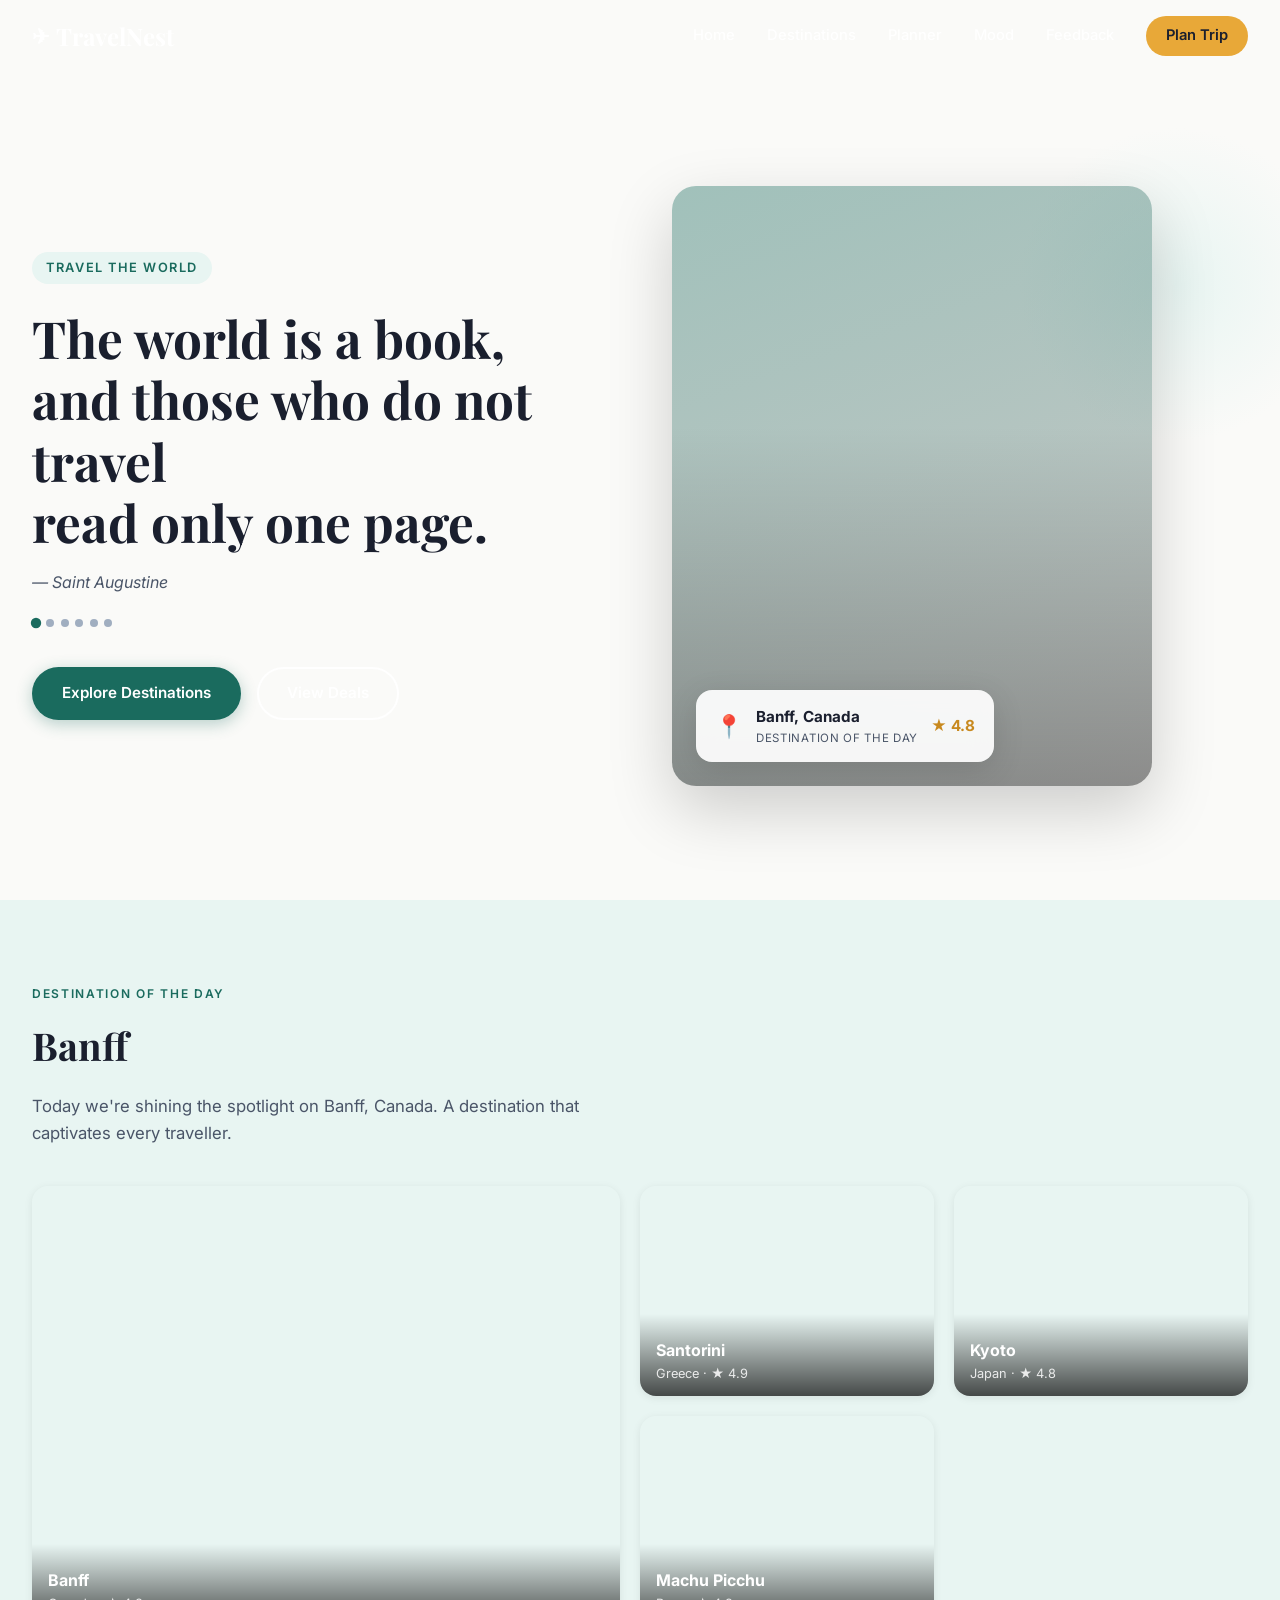
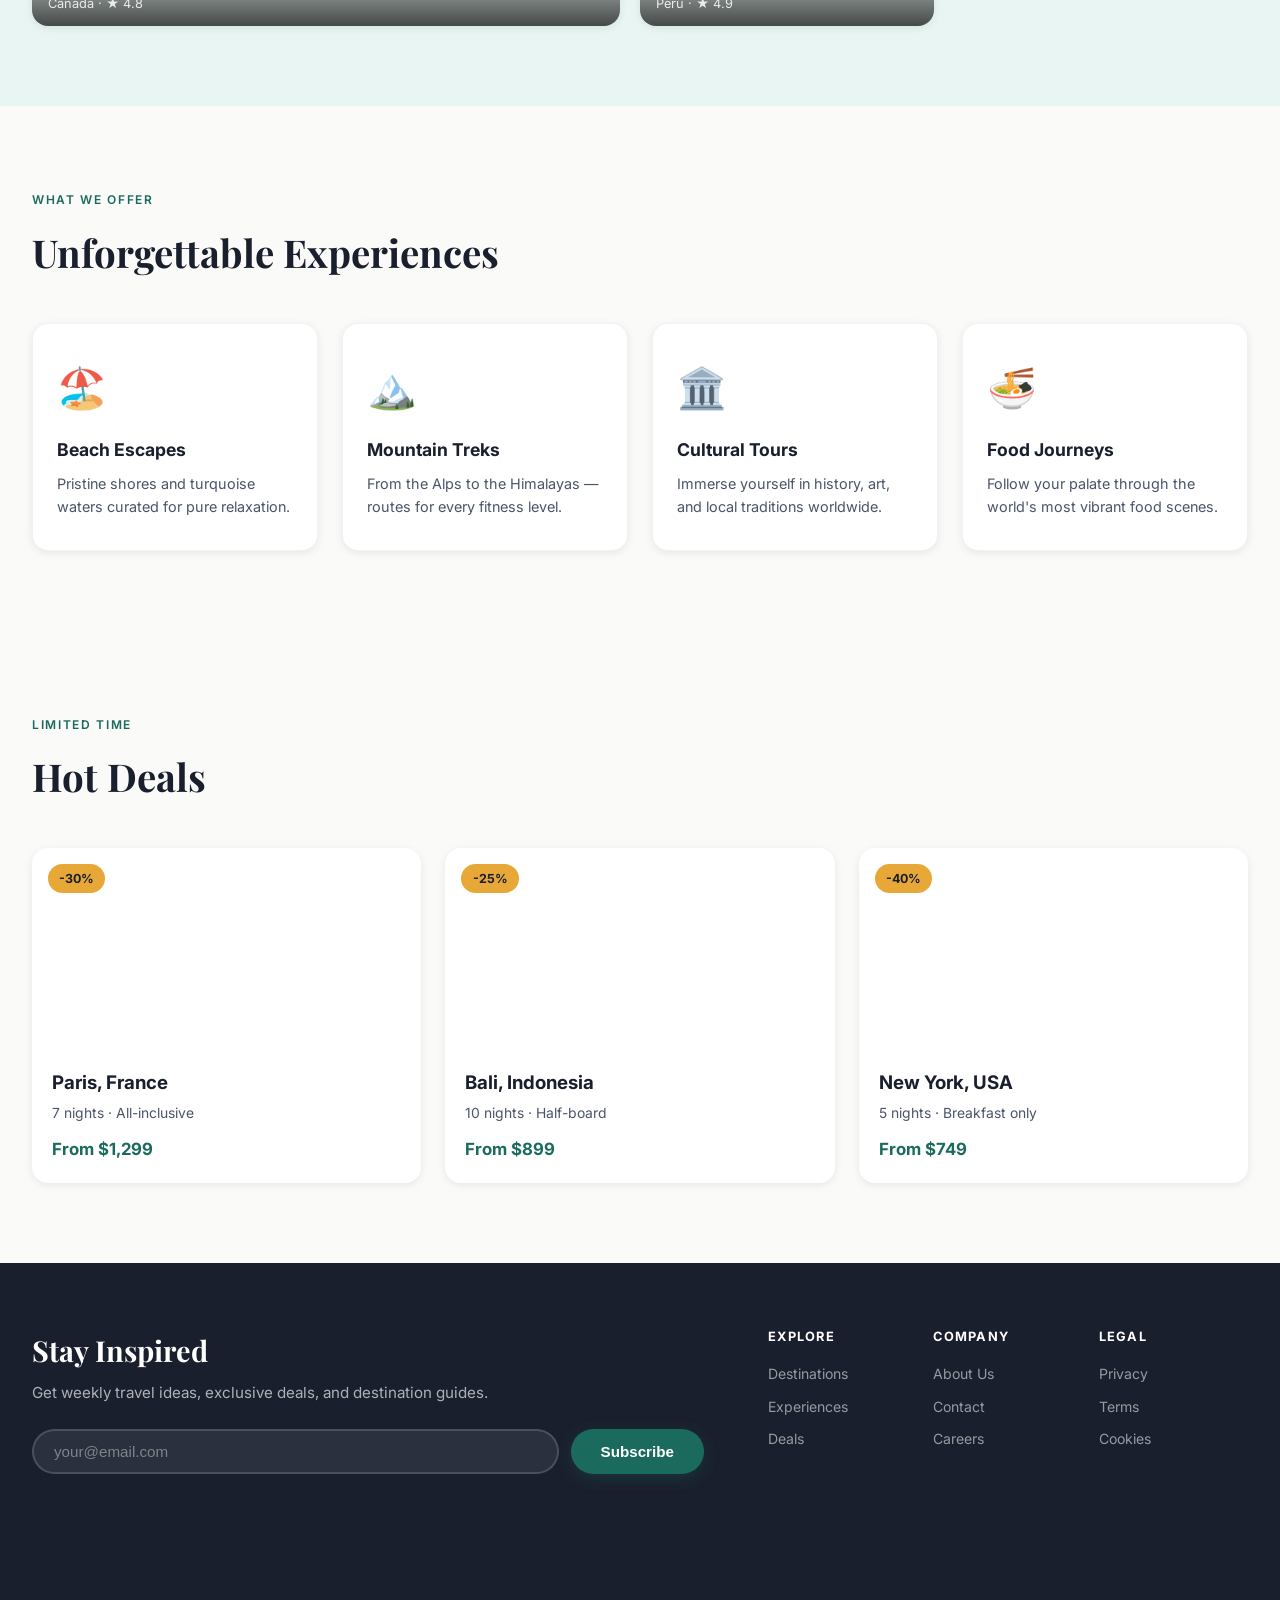
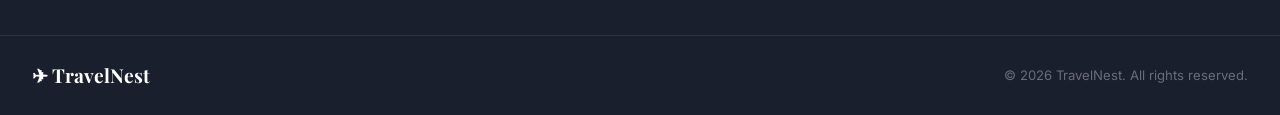
==== index.html @ f460c552 "Add files via upload" ====
<!DOCTYPE html>
<html lang="en">
<head>
  <meta charset="UTF-8" />
  <meta name="viewport" content="width=device-width, initial-scale=1.0" />
  <meta name="description" content="TravelNest – Discover your next adventure" />
  <meta name="theme-color" content="#1a6b5e" />
  <title>TravelNest – Find Your Next Adventure</title>
  <link rel="stylesheet" href="style.css" />
  <link rel="manifest" href="manifest.json" />
  <link rel="preconnect" href="https://fonts.googleapis.com" />
  <link rel="preconnect" href="https://fonts.gstatic.com" crossorigin />
  <link href="https://fonts.googleapis.com/css2?family=Playfair+Display:wght@400;700&family=Inter:wght@300;400;500;600&display=swap" rel="stylesheet" />
</head>
<body>

  <!-- NAVBAR -->
  <header class="navbar" id="navbar">
    <div class="nav-container">
      <a href="/" class="nav-logo">
        <span class="logo-icon">✈</span>
        TravelNest
      </a>

      <nav class="nav-links" id="navLinks" aria-label="Main navigation">
        <a href="index.html">Home</a>
        <a href="destinations.html">Destinations</a>
        <a href="planner.html">Planner</a>
        <a href="mood.html">Mood</a>
        <a href="feedback.html">Feedback</a>
        <a href="planner.html" class="nav-cta">Plan Trip</a>
      </nav>

      <button class="hamburger" id="hamburger" aria-label="Toggle menu" aria-expanded="false" aria-controls="navLinks">
        <span class="bar"></span>
        <span class="bar"></span>
        <span class="bar"></span>
      </button>
    </div>
  </header>

  <!-- HERO -->
  <main>
    <section class="hero" id="hero">
      <div class="hero-content">
        <span class="hero-eyebrow">Travel the World</span>
        <h1 class="hero-heading">
          <span id="quoteText">The world is a book,<br />and those who do not travel<br />read only one page.</span>
        </h1>
        <p class="hero-author" id="quoteAuthor">— Saint Augustine</p>
        <div class="quote-dots" id="quoteDots" aria-hidden="true"></div>
        <div class="hero-actions">
          <a href="#destinations" class="btn btn-primary">Explore Destinations</a>
          <a href="#deals" class="btn btn-outline">View Deals</a>
        </div>
      </div>

      <div class="hero-image-wrap">
        <div class="hero-image" role="img" aria-label="Beautiful travel destination">
          <div class="image-overlay"></div>
          <div class="floating-card">
            <span class="card-flag">📍</span>
            <div>
              <p class="card-dest" id="dotdDestName">Loading…</p>
              <p class="card-label">Destination of the Day</p>
            </div>
            <div class="card-temp" id="dotdRating">★ 4.9</div>
          </div>
        </div>
        <div class="hero-blob"></div>
      </div>
    </section>

    <!-- DESTINATION OF THE DAY -->
    <section class="dotd-section" id="destinations">
      <div class="section-container">
        <span class="section-eyebrow">Destination of the Day</span>
        <h2 class="section-title" id="dotdTitle">Today's Pick</h2>
        <p class="section-sub" id="dotdDescription">Refreshes every day with a handpicked destination.</p>

        <div class="dotd-grid" id="dotdGrid">
          <!-- Populated by JS -->
        </div>
      </div>
    </section>

    <!-- EXPERIENCES STRIP -->
    <section class="experiences" id="experiences">
      <div class="section-container">
        <span class="section-eyebrow">What We Offer</span>
        <h2 class="section-title">Unforgettable Experiences</h2>
        <div class="exp-grid">
          <div class="exp-card">
            <span class="exp-icon">🏖️</span>
            <h3>Beach Escapes</h3>
            <p>Pristine shores and turquoise waters curated for pure relaxation.</p>
          </div>
          <div class="exp-card">
            <span class="exp-icon">🏔️</span>
            <h3>Mountain Treks</h3>
            <p>From the Alps to the Himalayas — routes for every fitness level.</p>
          </div>
          <div class="exp-card">
            <span class="exp-icon">🏛️</span>
            <h3>Cultural Tours</h3>
            <p>Immerse yourself in history, art, and local traditions worldwide.</p>
          </div>
          <div class="exp-card">
            <span class="exp-icon">🍜</span>
            <h3>Food Journeys</h3>
            <p>Follow your palate through the world's most vibrant food scenes.</p>
          </div>
        </div>
      </div>
    </section>

    <!-- DEALS -->
    <section class="deals" id="deals">
      <div class="section-container">
        <span class="section-eyebrow">Limited Time</span>
        <h2 class="section-title">Hot Deals</h2>
        <div class="deals-grid">
          <article class="deal-card">
            <div class="deal-badge">-30%</div>
            <div class="deal-image deal-image--paris"></div>
            <div class="deal-body">
              <h3>Paris, France</h3>
              <p>7 nights · All-inclusive</p>
              <span class="deal-price">From $1,299</span>
            </div>
          </article>
          <article class="deal-card">
            <div class="deal-badge">-25%</div>
            <div class="deal-image deal-image--bali"></div>
            <div class="deal-body">
              <h3>Bali, Indonesia</h3>
              <p>10 nights · Half-board</p>
              <span class="deal-price">From $899</span>
            </div>
          </article>
          <article class="deal-card">
            <div class="deal-badge">-40%</div>
            <div class="deal-image deal-image--nyc"></div>
            <div class="deal-body">
              <h3>New York, USA</h3>
              <p>5 nights · Breakfast only</p>
              <span class="deal-price">From $749</span>
            </div>
          </article>
        </div>
      </div>
    </section>
  </main>

  <!-- FOOTER / NEWSLETTER -->
  <footer class="footer" id="contact">
    <div class="footer-top">
      <div class="newsletter">
        <h2>Stay Inspired</h2>
        <p>Get weekly travel ideas, exclusive deals, and destination guides.</p>
        <form class="newsletter-form" id="newsletterForm" novalidate>
          <div class="newsletter-input-wrap">
            <input
              type="email"
              id="emailInput"
              name="email"
              placeholder="your@email.com"
              autocomplete="email"
              required
              aria-label="Email address"
            />
            <button type="submit" class="btn btn-primary">Subscribe</button>
          </div>
          <p class="newsletter-msg" id="newsletterMsg" role="alert" aria-live="polite"></p>
          <p class="newsletter-count" id="subscriberCount"></p>
        </form>
      </div>

      <div class="footer-links">
        <div class="footer-col">
          <h4>Explore</h4>
          <a href="#destinations">Destinations</a>
          <a href="#experiences">Experiences</a>
          <a href="#deals">Deals</a>
        </div>
        <div class="footer-col">
          <h4>Company</h4>
          <a href="#about">About Us</a>
          <a href="#contact">Contact</a>
          <a href="#">Careers</a>
        </div>
        <div class="footer-col">
          <h4>Legal</h4>
          <a href="#">Privacy</a>
          <a href="#">Terms</a>
          <a href="#">Cookies</a>
        </div>
      </div>
    </div>

    <div class="footer-bottom">
      <p class="footer-logo"><span>✈</span> TravelNest</p>
      <p class="footer-copy">© <span id="year"></span> TravelNest. All rights reserved.</p>
    </div>
  </footer>

  <script src="js/app.js"></script>
</body>
</html>
---- style.css ----
/* ============================================================
   TRAVELNEST – Global Styles
   ============================================================ */

/* ---------- Reset & Base ---------- */
*, *::before, *::after { box-sizing: border-box; margin: 0; padding: 0; }

:root {
  --teal:        #1a6b5e;
  --teal-dark:   #134f44;
  --teal-light:  #e8f5f2;
  --gold:        #e8a838;
  --gold-dark:   #c8891e;
  --text-dark:   #1a1f2e;
  --text-mid:    #4a5568;
  --text-light:  #a0aec0;
  --bg:          #fafaf8;
  --white:       #ffffff;
  --radius-sm:   8px;
  --radius-md:   16px;
  --radius-lg:   24px;
  --shadow-sm:   0 2px 8px rgba(0,0,0,.08);
  --shadow-md:   0 8px 32px rgba(0,0,0,.12);
  --shadow-lg:   0 24px 64px rgba(0,0,0,.18);
  --transition:  .3s cubic-bezier(.4,0,.2,1);
  --nav-h:       72px;
}

html { scroll-behavior: smooth; }

body {
  font-family: 'Inter', sans-serif;
  background: var(--bg);
  color: var(--text-dark);
  line-height: 1.6;
  overflow-x: hidden;
}

img { display: block; max-width: 100%; }

a { text-decoration: none; color: inherit; }

/* ---------- Buttons ---------- */
.btn {
  display: inline-flex;
  align-items: center;
  gap: .5rem;
  padding: .75rem 1.75rem;
  border-radius: 50px;
  font-size: .95rem;
  font-weight: 600;
  cursor: pointer;
  border: 2px solid transparent;
  transition: transform var(--transition), box-shadow var(--transition), background var(--transition), color var(--transition);
}

.btn:hover  { transform: translateY(-2px); }
.btn:active { transform: translateY(0); }

.btn-primary {
  background: var(--teal);
  color: var(--white);
  box-shadow: 0 4px 16px rgba(26,107,94,.3);
}
.btn-primary:hover { background: var(--teal-dark); box-shadow: 0 8px 24px rgba(26,107,94,.4); }

.btn-outline {
  border-color: var(--white);
  color: var(--white);
  background: transparent;
}
.btn-outline:hover { background: rgba(255,255,255,.15); }

/* ============================================================
   NAVBAR
   ============================================================ */
.navbar {
  position: fixed;
  top: 0; left: 0; right: 0;
  height: var(--nav-h);
  z-index: 1000;
  transition: background var(--transition), box-shadow var(--transition);
}

.navbar.scrolled {
  background: rgba(255,255,255,.95);
  backdrop-filter: blur(12px);
  box-shadow: var(--shadow-sm);
}

.navbar.scrolled .nav-links a { color: var(--text-dark); }
.navbar.scrolled .nav-links a:hover { color: var(--teal); }
.navbar.scrolled .nav-logo { color: var(--teal); }
.navbar.scrolled .bar { background: var(--text-dark); }
.navbar.scrolled .nav-cta { background: var(--teal) !important; color: var(--white) !important; }

.nav-container {
  max-width: 1280px;
  margin: auto;
  padding: 0 2rem;
  height: 100%;
  display: flex;
  align-items: center;
  justify-content: space-between;
}

.nav-logo {
  font-family: 'Playfair Display', serif;
  font-size: 1.5rem;
  font-weight: 700;
  color: var(--white);
  display: flex;
  align-items: center;
  gap: .4rem;
  transition: color var(--transition);
}

.logo-icon { font-size: 1.3rem; }

.nav-links {
  display: flex;
  align-items: center;
  gap: 2rem;
}

.nav-links a {
  color: rgba(255,255,255,.9);
  font-size: .92rem;
  font-weight: 500;
  transition: color var(--transition);
  position: relative;
}

.nav-links a::after {
  content: '';
  position: absolute;
  bottom: -3px; left: 0;
  width: 0; height: 2px;
  background: var(--gold);
  transition: width var(--transition);
}

.nav-links a:hover::after,
.nav-links a:focus-visible::after { width: 100%; }

.nav-links a:hover { color: var(--white); }

.nav-cta {
  background: var(--gold) !important;
  color: var(--text-dark) !important;
  padding: .5rem 1.25rem;
  border-radius: 50px;
  font-weight: 600 !important;
  transition: background var(--transition), transform var(--transition) !important;
}
.nav-cta:hover { background: var(--gold-dark) !important; }
.nav-cta::after { display: none !important; }

/* Hamburger */
.hamburger {
  display: none;
  flex-direction: column;
  gap: 5px;
  background: none;
  border: none;
  cursor: pointer;
  padding: .5rem;
}

.bar {
  display: block;
  width: 24px; height: 2px;
  background: var(--white);
  border-radius: 2px;
  transition: transform var(--transition), opacity var(--transition);
}

.hamburger.open .bar:nth-child(1) { transform: translateY(7px) rotate(45deg); }
.hamburger.open .bar:nth-child(2) { opacity: 0; }
.hamburger.open .bar:nth-child(3) { transform: translateY(-7px) rotate(-45deg); }

/* ============================================================
   HERO
   ============================================================ */
.hero {
  min-height: 100vh;
  display: grid;
  grid-template-columns: 1fr 1fr;
  align-items: center;
  gap: 4rem;
  padding: calc(var(--nav-h) + 4rem) 2rem 4rem;
  max-width: 1280px;
  margin: auto;
}

.hero-content { max-width: 560px; }

.hero-eyebrow {
  display: inline-block;
  font-size: .8rem;
  font-weight: 600;
  letter-spacing: .12em;
  text-transform: uppercase;
  color: var(--teal);
  background: var(--teal-light);
  padding: .35rem .9rem;
  border-radius: 50px;
  margin-bottom: 1.5rem;
}

.hero-heading {
  font-family: 'Playfair Display', serif;
  font-size: clamp(2rem, 4vw, 3.2rem);
  font-weight: 700;
  line-height: 1.2;
  color: var(--text-dark);
  margin-bottom: 1rem;
  min-height: 4.5em;
  transition: opacity .4s ease;
}

.hero-heading.fade { opacity: 0; }

.hero-author {
  color: var(--text-mid);
  font-style: italic;
  font-size: 1rem;
  margin-bottom: 1.5rem;
  min-height: 1.5rem;
}

.quote-dots {
  display: flex;
  gap: .4rem;
  margin-bottom: 2.5rem;
}

.qdot {
  width: 8px; height: 8px;
  border-radius: 50%;
  background: var(--text-light);
  cursor: pointer;
  transition: background var(--transition), transform var(--transition);
  border: none;
}
.qdot.active { background: var(--teal); transform: scale(1.3); }

.hero-actions { display: flex; gap: 1rem; flex-wrap: wrap; }

/* Hero image side */
.hero-image-wrap { position: relative; }

.hero-image {
  aspect-ratio: 4/5;
  border-radius: var(--radius-lg);
  overflow: hidden;
  background:
    linear-gradient(160deg, rgba(26,107,94,.4) 0%, rgba(0,0,0,.2) 100%),
    url('https://images.unsplash.com/photo-1506905925346-21bda4d32df4?w=800&q=80') center/cover no-repeat;
  position: relative;
  box-shadow: var(--shadow-lg);
  max-height: 600px;
}

.image-overlay {
  position: absolute; inset: 0;
  background: linear-gradient(to top, rgba(0,0,0,.3) 0%, transparent 60%);
}

.floating-card {
  position: absolute;
  bottom: 1.5rem; left: 1.5rem;
  background: rgba(255,255,255,.92);
  backdrop-filter: blur(12px);
  border-radius: var(--radius-md);
  padding: .9rem 1.2rem;
  display: flex;
  align-items: center;
  gap: .8rem;
  box-shadow: var(--shadow-md);
  max-width: calc(100% - 3rem);
  animation: floatUp .6s ease both;
}

@keyframes floatUp {
  from { opacity: 0; transform: translateY(20px); }
  to   { opacity: 1; transform: translateY(0); }
}

.card-flag { font-size: 1.4rem; }

.card-dest {
  font-weight: 700;
  font-size: .95rem;
  color: var(--text-dark);
}

.card-label {
  font-size: .72rem;
  color: var(--text-mid);
  text-transform: uppercase;
  letter-spacing: .06em;
}

.card-temp {
  margin-left: auto;
  font-weight: 700;
  font-size: .95rem;
  color: var(--gold-dark);
  white-space: nowrap;
}

.hero-blob {
  position: absolute;
  top: -10%; right: -15%;
  width: 55%;
  aspect-ratio: 1;
  background: radial-gradient(circle, var(--teal-light) 0%, transparent 70%);
  border-radius: 50%;
  z-index: -1;
  pointer-events: none;
}

/* ============================================================
   SECTIONS SHARED
   ============================================================ */
.section-container {
  max-width: 1280px;
  margin: auto;
  padding: 5rem 2rem;
}

.section-eyebrow {
  display: inline-block;
  font-size: .75rem;
  font-weight: 600;
  letter-spacing: .14em;
  text-transform: uppercase;
  color: var(--teal);
  margin-bottom: .75rem;
}

.section-title {
  font-family: 'Playfair Display', serif;
  font-size: clamp(1.8rem, 3vw, 2.6rem);
  font-weight: 700;
  margin-bottom: 1rem;
}

.section-sub {
  color: var(--text-mid);
  font-size: 1.05rem;
  max-width: 560px;
  margin-bottom: 2.5rem;
}

/* ============================================================
   DESTINATION OF THE DAY
   ============================================================ */
.dotd-section { background: var(--teal-light); }

.dotd-grid {
  display: grid;
  grid-template-columns: 2fr 1fr 1fr;
  gap: 1.25rem;
}

.dotd-card {
  border-radius: var(--radius-md);
  overflow: hidden;
  position: relative;
  box-shadow: var(--shadow-sm);
  cursor: pointer;
  transition: transform var(--transition), box-shadow var(--transition);
}

.dotd-card:hover { transform: translateY(-4px); box-shadow: var(--shadow-md); }

.dotd-card:first-child { grid-row: span 2; }

.dotd-img {
  width: 100%;
  height: 100%;
  min-height: 200px;
  object-fit: cover;
  background-size: cover;
  background-position: center;
}

.dotd-card:first-child .dotd-img { min-height: 440px; }

.dotd-caption {
  position: absolute;
  bottom: 0; left: 0; right: 0;
  background: linear-gradient(to top, rgba(0,0,0,.7) 0%, transparent 100%);
  padding: 1.5rem 1rem .75rem;
  color: var(--white);
}

.dotd-name { font-weight: 700; font-size: 1rem; }
.dotd-country { font-size: .8rem; opacity: .85; }

/* ============================================================
   EXPERIENCES
   ============================================================ */
.exp-grid {
  display: grid;
  grid-template-columns: repeat(4, 1fr);
  gap: 1.5rem;
  margin-top: 2.5rem;
}

.exp-card {
  background: var(--white);
  border-radius: var(--radius-md);
  padding: 2rem 1.5rem;
  box-shadow: var(--shadow-sm);
  transition: transform var(--transition), box-shadow var(--transition);
  border: 1px solid rgba(0,0,0,.05);
}

.exp-card:hover { transform: translateY(-4px); box-shadow: var(--shadow-md); }

.exp-icon { font-size: 2.5rem; display: block; margin-bottom: 1rem; }

.exp-card h3 {
  font-size: 1.1rem;
  font-weight: 700;
  margin-bottom: .5rem;
}

.exp-card p { color: var(--text-mid); font-size: .9rem; line-height: 1.6; }

/* ============================================================
   DEALS
   ============================================================ */
.deals { background: var(--bg); }

.deals-grid {
  display: grid;
  grid-template-columns: repeat(3, 1fr);
  gap: 1.5rem;
  margin-top: 2.5rem;
}

.deal-card {
  background: var(--white);
  border-radius: var(--radius-md);
  overflow: hidden;
  box-shadow: var(--shadow-sm);
  position: relative;
  transition: transform var(--transition), box-shadow var(--transition);
}

.deal-card:hover { transform: translateY(-4px); box-shadow: var(--shadow-md); }

.deal-badge {
  position: absolute;
  top: 1rem; left: 1rem;
  background: var(--gold);
  color: var(--text-dark);
  font-size: .78rem;
  font-weight: 700;
  padding: .3rem .7rem;
  border-radius: 50px;
  z-index: 1;
}

.deal-image {
  height: 200px;
  background-size: cover;
  background-position: center;
}

.deal-image--paris {
  background-image: url('https://images.unsplash.com/photo-1499856871958-5b9627545d1a?w=600&q=80');
}
.deal-image--bali {
  background-image: url('https://images.unsplash.com/photo-1537996194471-e657df975ab4?w=600&q=80');
}
.deal-image--nyc {
  background-image: url('https://images.unsplash.com/photo-1485871981521-5b1fd3805ef8?w=600&q=80');
}

.deal-body { padding: 1.25rem; }

.deal-body h3 { font-weight: 700; margin-bottom: .25rem; }

.deal-body p { color: var(--text-mid); font-size: .87rem; margin-bottom: .75rem; }

.deal-price {
  font-weight: 700;
  color: var(--teal);
  font-size: 1.05rem;
}

/* ============================================================
   FOOTER
   ============================================================ */
.footer {
  background: var(--text-dark);
  color: rgba(255,255,255,.8);
}

.footer-top {
  max-width: 1280px;
  margin: auto;
  padding: 4rem 2rem;
  display: grid;
  grid-template-columns: 1.4fr 1fr;
  gap: 4rem;
  align-items: start;
}

.newsletter h2 {
  font-family: 'Playfair Display', serif;
  font-size: 1.8rem;
  font-weight: 700;
  color: var(--white);
  margin-bottom: .5rem;
}

.newsletter p { font-size: .95rem; margin-bottom: 1.5rem; color: rgba(255,255,255,.65); }

.newsletter-input-wrap {
  display: flex;
  gap: .75rem;
  flex-wrap: wrap;
}

.newsletter-input-wrap input {
  flex: 1;
  min-width: 200px;
  padding: .75rem 1.25rem;
  border-radius: 50px;
  border: 2px solid rgba(255,255,255,.15);
  background: rgba(255,255,255,.08);
  color: var(--white);
  font-size: .95rem;
  outline: none;
  transition: border-color var(--transition);
}

.newsletter-input-wrap input::placeholder { color: rgba(255,255,255,.4); }
.newsletter-input-wrap input:focus { border-color: var(--teal); }

.newsletter-msg {
  margin-top: .75rem;
  font-size: .85rem;
  min-height: 1.2rem;
  color: var(--gold);
}

.newsletter-msg.success { color: #6fcf97; }
.newsletter-msg.error   { color: #eb5757; }

.newsletter-count {
  margin-top: .4rem;
  font-size: .8rem;
  color: rgba(255,255,255,.4);
  min-height: 1.1rem;
}

.footer-links {
  display: grid;
  grid-template-columns: repeat(3, 1fr);
  gap: 1rem;
}

.footer-col h4 {
  color: var(--white);
  font-size: .8rem;
  font-weight: 700;
  letter-spacing: .1em;
  text-transform: uppercase;
  margin-bottom: 1rem;
}

.footer-col a {
  display: block;
  font-size: .88rem;
  color: rgba(255,255,255,.55);
  margin-bottom: .6rem;
  transition: color var(--transition);
}

.footer-col a:hover { color: var(--white); }

.footer-bottom {
  border-top: 1px solid rgba(255,255,255,.08);
  max-width: 1280px;
  margin: 0 auto;
  padding: 1.5rem 2rem;
  display: flex;
  align-items: center;
  justify-content: space-between;
  flex-wrap: wrap;
  gap: .75rem;
}

.footer-logo {
  font-family: 'Playfair Display', serif;
  font-size: 1.2rem;
  font-weight: 700;
  color: var(--white);
}

.footer-copy { font-size: .82rem; color: rgba(255,255,255,.35); }

/* ============================================================
   RESPONSIVE
   ============================================================ */
@media (max-width: 1024px) {
  .exp-grid { grid-template-columns: repeat(2, 1fr); }
  .dotd-grid { grid-template-columns: 1fr 1fr; }
  .dotd-card:first-child { grid-row: span 1; }
  .dotd-card:first-child .dotd-img { min-height: 200px; }
  .deals-grid { grid-template-columns: repeat(2, 1fr); }
}

@media (max-width: 768px) {
  :root { --nav-h: 64px; }

  /* Hamburger visible */
  .hamburger { display: flex; }

  .nav-links {
    position: fixed;
    top: var(--nav-h); left: 0; right: 0;
    background: var(--white);
    flex-direction: column;
    align-items: flex-start;
    padding: 1.5rem 2rem;
    gap: 1.25rem;
    box-shadow: var(--shadow-md);
    transform: translateY(-110%);
    opacity: 0;
    transition: transform var(--transition), opacity var(--transition);
    pointer-events: none;
    z-index: 999;
  }

  .nav-links.open {
    transform: translateY(0);
    opacity: 1;
    pointer-events: all;
  }

  .nav-links a { color: var(--text-dark); font-size: 1rem; }
  .nav-links a:hover { color: var(--teal); }
  .nav-cta { background: var(--teal) !important; color: var(--white) !important; padding: .6rem 1.5rem !important; }

  /* Hero stacks */
  .hero {
    grid-template-columns: 1fr;
    gap: 2rem;
    padding-top: calc(var(--nav-h) + 2rem);
    text-align: center;
  }

  .hero-content { max-width: 100%; }
  .quote-dots { justify-content: center; }
  .hero-actions { justify-content: center; }
  .hero-image { max-height: 380px; }

  .exp-grid { grid-template-columns: 1fr; }
  .deals-grid { grid-template-columns: 1fr; }
  .dotd-grid { grid-template-columns: 1fr; }

  .footer-top { grid-template-columns: 1fr; gap: 2.5rem; }
  .footer-links { grid-template-columns: repeat(3, 1fr); }
}

@media (max-width: 480px) {
  .footer-links { grid-template-columns: 1fr 1fr; }
  .deals-grid { grid-template-columns: 1fr; }
  .hero-actions { flex-direction: column; align-items: center; }
  .btn { width: 100%; justify-content: center; }
}

/* ============================================================
   NAV ACTIVE STATE
   ============================================================ */
.nav-links a.nav-active { color: var(--gold) !important; }
.navbar.scrolled .nav-links a.nav-active { color: var(--teal) !important; }

/* ============================================================
   PAGE HEADER  (interior pages)
   ============================================================ */
.page-header {
  background: linear-gradient(135deg, var(--teal) 0%, var(--teal-dark) 100%);
  padding: calc(var(--nav-h) + 3.5rem) 2rem 3.5rem;
  text-align: center;
  color: var(--white);
  position: relative;
  overflow: hidden;
}
.page-header::before {
  content: '';
  position: absolute;
  inset: 0;
  background: url("data:image/svg+xml,%3Csvg width='60' height='60' viewBox='0 0 60 60' xmlns='http://www.w3.org/2000/svg'%3E%3Cg fill='none' fill-rule='evenodd'%3E%3Cg fill='%23ffffff' fill-opacity='0.04'%3E%3Cpath d='M36 34v-4h-2v4h-4v2h4v4h2v-4h4v-2h-4zm0-30V0h-2v4h-4v2h4v4h2V6h4V4h-4zM6 34v-4H4v4H0v2h4v4h2v-4h4v-2H6zM6 4V0H4v4H0v2h4v4h2V6h4V4H6z'/%3E%3C/g%3E%3C/g%3E%3C/svg%3E");
}
.page-header::after {
  content: '';
  position: absolute;
  bottom: -1px; left: 0; right: 0;
  height: 48px;
  background: var(--bg);
  clip-path: ellipse(55% 100% at 50% 100%);
}
.page-header h1 {
  font-family: 'Playfair Display', serif;
  font-size: clamp(2rem, 4vw, 3rem);
  font-weight: 700;
  margin-bottom: .75rem;
  position: relative;
}
.page-header p {
  font-size: 1.05rem;
  opacity: .85;
  max-width: 560px;
  margin: 0 auto;
  position: relative;
}
.page-header .header-eyebrow {
  display: inline-block;
  font-size: .75rem;
  font-weight: 600;
  letter-spacing: .14em;
  text-transform: uppercase;
  background: rgba(255,255,255,.15);
  padding: .35rem .9rem;
  border-radius: 50px;
  margin-bottom: 1rem;
  position: relative;
}

/* ============================================================
   SEARCH & FILTER BAR
   ============================================================ */
.filter-bar {
  display: flex;
  gap: 1rem;
  flex-wrap: wrap;
  align-items: center;
  margin-bottom: 2.5rem;
  background: var(--white);
  border-radius: var(--radius-md);
  padding: 1.25rem 1.5rem;
  box-shadow: var(--shadow-sm);
}
.filter-search {
  flex: 1;
  min-width: 200px;
  display: flex;
  align-items: center;
  gap: .5rem;
  background: var(--bg);
  border: 2px solid rgba(0,0,0,.08);
  border-radius: 50px;
  padding: .6rem 1rem;
  transition: border-color var(--transition);
}
.filter-search:focus-within { border-color: var(--teal); }
.filter-search input {
  border: none;
  background: none;
  outline: none;
  font-size: .95rem;
  color: var(--text-dark);
  width: 100%;
  font-family: inherit;
}
.filter-search input::placeholder { color: var(--text-light); }
.filter-search .search-icon { color: var(--text-light); flex-shrink: 0; }

.filter-select {
  padding: .65rem 2.5rem .65rem 1.25rem;
  border: 2px solid rgba(0,0,0,.08);
  border-radius: 50px;
  font-size: .9rem;
  color: var(--text-dark);
  background-color: var(--bg);
  background-image: url("data:image/svg+xml,%3Csvg xmlns='http://www.w3.org/2000/svg' width='12' height='8' fill='none' viewBox='0 0 12 8'%3E%3Cpath stroke='%234a5568' stroke-width='1.5' stroke-linecap='round' stroke-linejoin='round' d='M1 1l5 5 5-5'/%3E%3C/svg%3E");
  background-repeat: no-repeat;
  background-position: right 1rem center;
  cursor: pointer;
  outline: none;
  appearance: none;
  font-family: inherit;
  transition: border-color var(--transition);
}
.filter-select:focus { border-color: var(--teal); }

.filter-count {
  font-size: .85rem;
  color: var(--text-mid);
  margin-left: auto;
  white-space: nowrap;
}

/* ============================================================
   DESTINATION CARDS  (Flexbox)
   ============================================================ */
.dest-grid {
  display: flex;
  flex-wrap: wrap;
  gap: 1.5rem;
}
.dest-card {
  flex: 1 1 280px;
  max-width: 360px;
  background: var(--white);
  border-radius: var(--radius-md);
  overflow: hidden;
  box-shadow: var(--shadow-sm);
  cursor: pointer;
  transition: transform var(--transition), box-shadow var(--transition);
}
.dest-card:hover { transform: translateY(-6px); box-shadow: var(--shadow-md); }
.dest-card:focus-visible { outline: 3px solid var(--teal); outline-offset: 2px; }

.dest-card-img {
  height: 200px;
  background-size: cover;
  background-position: center;
  position: relative;
}
.dest-card-continent {
  position: absolute;
  top: .75rem; right: .75rem;
  background: rgba(255,255,255,.92);
  backdrop-filter: blur(8px);
  font-size: .7rem;
  font-weight: 700;
  letter-spacing: .06em;
  text-transform: uppercase;
  color: var(--teal);
  padding: .3rem .7rem;
  border-radius: 50px;
}
.dest-card-body { padding: 1.25rem; }
.dest-card-body h3 { font-size: 1.1rem; font-weight: 700; margin-bottom: .15rem; }
.dest-country { font-size: .82rem; color: var(--text-mid); margin-bottom: .6rem; }
.dest-excerpt {
  font-size: .87rem;
  color: var(--text-mid);
  line-height: 1.55;
  display: -webkit-box;
  -webkit-line-clamp: 2;
  -webkit-box-orient: vertical;
  overflow: hidden;
  margin-bottom: 1rem;
}
.dest-tags { display: flex; gap: .4rem; flex-wrap: wrap; }
.dest-tag {
  font-size: .7rem;
  font-weight: 600;
  padding: .25rem .65rem;
  border-radius: 50px;
  background: var(--teal-light);
  color: var(--teal);
  text-transform: capitalize;
}

.dest-empty {
  width: 100%;
  text-align: center;
  padding: 4rem 2rem;
  color: var(--text-mid);
}
.dest-empty .empty-icon { font-size: 3rem; display: block; margin-bottom: 1rem; }
.dest-empty h3 { font-size: 1.1rem; font-weight: 700; margin-bottom: .4rem; }

/* ============================================================
   MODAL
   ============================================================ */
.modal-backdrop {
  position: fixed;
  inset: 0;
  background: rgba(0,0,0,.55);
  backdrop-filter: blur(4px);
  z-index: 2000;
  display: flex;
  align-items: center;
  justify-content: center;
  padding: 1rem;
  opacity: 0;
  pointer-events: none;
  transition: opacity var(--transition);
}
.modal-backdrop.open { opacity: 1; pointer-events: all; }

.modal {
  background: var(--white);
  border-radius: var(--radius-lg);
  max-width: 780px;
  width: 100%;
  max-height: 90vh;
  overflow-y: auto;
  box-shadow: var(--shadow-lg);
  transform: translateY(20px) scale(.97);
  transition: transform var(--transition);
  scrollbar-width: thin;
}
.modal-backdrop.open .modal { transform: translateY(0) scale(1); }

.modal-header {
  position: sticky;
  top: 0;
  background: var(--white);
  z-index: 1;
  display: flex;
  align-items: center;
  justify-content: space-between;
  padding: 1.5rem 2rem 1rem;
  border-bottom: 1px solid rgba(0,0,0,.07);
}
.modal-header h2 {
  font-family: 'Playfair Display', serif;
  font-size: 1.5rem;
  font-weight: 700;
}
.modal-close {
  background: var(--bg);
  border: none;
  width: 36px; height: 36px;
  border-radius: 50%;
  font-size: 1.1rem;
  cursor: pointer;
  display: flex;
  align-items: center;
  justify-content: center;
  transition: background var(--transition), transform var(--transition);
  color: var(--text-dark);
  flex-shrink: 0;
}
.modal-close:hover { background: rgba(0,0,0,.1); transform: rotate(90deg); }

.modal-hero-img {
  width: 100%;
  height: 260px;
  background-size: cover;
  background-position: center;
}
.modal-body { padding: 1.5rem 2rem 2rem; }

.modal-meta {
  display: flex;
  gap: 1rem;
  flex-wrap: wrap;
  margin-bottom: 1.25rem;
}
.meta-tag {
  font-size: .78rem;
  font-weight: 600;
  padding: .3rem .8rem;
  border-radius: 50px;
  background: var(--teal-light);
  color: var(--teal);
  text-transform: capitalize;
}

.modal-section-title {
  font-weight: 700;
  font-size: 1rem;
  margin: 1.5rem 0 .75rem;
  color: var(--text-dark);
  display: flex;
  align-items: center;
  gap: .5rem;
  padding-bottom: .4rem;
  border-bottom: 2px solid var(--teal-light);
}

.modal-description { font-size: .93rem; color: var(--text-mid); line-height: 1.75; }

.attractions-list { list-style: none; display: flex; flex-direction: column; gap: .6rem; }
.attractions-list li {
  display: flex;
  align-items: flex-start;
  gap: .6rem;
  font-size: .9rem;
  color: var(--text-mid);
  line-height: 1.4;
}
.attractions-list li::before { content: '📍'; font-size: .85rem; flex-shrink: 0; margin-top: .1rem; }

.cost-table {
  width: 100%;
  border-collapse: collapse;
  font-size: .87rem;
  margin-top: .5rem;
}
.cost-table th {
  background: var(--teal);
  color: var(--white);
  padding: .65rem 1rem;
  text-align: left;
  font-weight: 600;
  font-size: .82rem;
  letter-spacing: .04em;
}
.cost-table td {
  padding: .65rem 1rem;
  border-bottom: 1px solid rgba(0,0,0,.06);
  color: var(--text-mid);
}
.cost-table tr:nth-child(even) td { background: var(--teal-light); }
.cost-table tr:last-child td { border-bottom: none; font-weight: 700; color: var(--text-dark); background: rgba(0,0,0,.03); }
.cost-table .col-budget  { color: #38a169; font-weight: 600; }
.cost-table .col-mod     { color: #d69e2e; font-weight: 600; }
.cost-table .col-luxury  { color: #805ad5; font-weight: 600; }

/* ============================================================
   PLANNER PAGE
   ============================================================ */
.planner-grid {
  display: grid;
  grid-template-columns: 1fr 1fr;
  gap: 2rem;
  align-items: start;
}
.planner-card {
  background: var(--white);
  border-radius: var(--radius-md);
  padding: 2rem;
  box-shadow: var(--shadow-sm);
}
.planner-card h2 {
  font-family: 'Playfair Display', serif;
  font-size: 1.4rem;
  font-weight: 700;
  margin-bottom: 1.5rem;
  display: flex;
  align-items: center;
  gap: .5rem;
}

.form-group { margin-bottom: 1.25rem; }
.form-group label {
  display: block;
  font-size: .85rem;
  font-weight: 600;
  color: var(--text-dark);
  margin-bottom: .45rem;
}
.form-group input,
.form-group select,
.form-group textarea {
  width: 100%;
  padding: .7rem 1rem;
  border: 2px solid rgba(0,0,0,.1);
  border-radius: var(--radius-sm);
  font-size: .95rem;
  font-family: inherit;
  color: var(--text-dark);
  background: var(--bg);
  outline: none;
  transition: border-color var(--transition);
}
.form-group input:focus,
.form-group select:focus,
.form-group textarea:focus { border-color: var(--teal); }

/* Budget result panel */
.budget-result {
  margin-top: 1.5rem;
  padding: 1.5rem;
  background: var(--teal-light);
  border-radius: var(--radius-md);
  display: none;
}
.budget-result.visible { display: block; animation: fadeIn .35s ease; }
@keyframes fadeIn { from { opacity: 0; transform: translateY(8px); } to { opacity: 1; transform: none; } }

.budget-total { font-size: 2.2rem; font-weight: 700; color: var(--teal); margin-bottom: .2rem; }
.budget-sub   { font-size: .85rem; color: var(--text-mid); margin-bottom: 1rem; }

.status-badge {
  display: inline-flex;
  align-items: center;
  gap: .4rem;
  padding: .35rem .9rem;
  border-radius: 50px;
  font-size: .78rem;
  font-weight: 700;
  letter-spacing: .05em;
  text-transform: uppercase;
  margin-bottom: 1rem;
}
.status-badge.low      { background: #c6f6d5; color: #276749; }
.status-badge.moderate { background: #fefcbf; color: #7b6002; }
.status-badge.luxury   { background: #e9d8fd; color: #6b21a8; }

.progress-wrap {
  background: rgba(0,0,0,.08);
  border-radius: 50px;
  height: 10px;
  overflow: hidden;
  margin-bottom: .4rem;
}
.progress-fill {
  height: 100%;
  border-radius: 50px;
  width: 0;
  transition: width .9s cubic-bezier(.4,0,.2,1), background .4s;
}
.progress-fill.low      { background: #48bb78; }
.progress-fill.moderate { background: #ecc94b; }
.progress-fill.luxury   { background: #9f7aea; }
.progress-labels {
  display: flex;
  justify-content: space-between;
  font-size: .7rem;
  color: var(--text-light);
  margin-top: .3rem;
}

.saved-plans { margin-top: 1.5rem; }
.saved-plans-title {
  font-size: .85rem;
  font-weight: 700;
  color: var(--text-mid);
  text-transform: uppercase;
  letter-spacing: .06em;
  margin-bottom: .75rem;
}
.saved-plan-item {
  display: flex;
  justify-content: space-between;
  align-items: center;
  padding: .6rem .85rem;
  background: var(--bg);
  border-radius: var(--radius-sm);
  margin-bottom: .45rem;
  font-size: .86rem;
  border: 1px solid rgba(0,0,0,.06);
}
.saved-plan-item .sp-info { color: var(--text-dark); font-weight: 600; }
.saved-plan-item .sp-meta { font-size: .78rem; color: var(--text-mid); }
.saved-plan-item .sp-del {
  background: none; border: none; cursor: pointer;
  color: var(--text-light); font-size: .95rem;
  transition: color var(--transition); padding: .2rem;
}
.saved-plan-item .sp-del:hover { color: #e53e3e; }

/* Random Generator */
.gen-result {
  margin-top: 1.5rem;
  border-radius: var(--radius-md);
  overflow: hidden;
  display: none;
  background: linear-gradient(135deg, var(--teal) 0%, var(--teal-dark) 100%);
  box-shadow: var(--shadow-md);
}
.gen-result.visible { display: block; }

@keyframes popIn {
  0%   { opacity: 0; transform: scale(.93) rotate(-1deg); }
  60%  { transform: scale(1.02) rotate(.5deg); }
  100% { opacity: 1; transform: scale(1) rotate(0); }
}
.gen-result.animate { animation: popIn .4s cubic-bezier(.34,1.56,.64,1) both; }

.gen-result-img {
  height: 160px;
  background-size: cover;
  background-position: center;
}
.gen-result-body { padding: 1.25rem 1.5rem 1.5rem; color: var(--white); }
.gen-result-body h3 { font-size: 1.2rem; font-weight: 700; margin-bottom: .2rem; }
.gen-result-body .gen-country { font-size: .85rem; opacity: .75; margin-bottom: .6rem; }
.gen-result-body .gen-excerpt { font-size: .85rem; opacity: .85; line-height: 1.5; margin-bottom: 1rem; }
.gen-result-actions { display: flex; gap: .65rem; flex-wrap: wrap; }

.btn-sm { padding: .5rem 1.1rem; font-size: .82rem; }
.btn-ghost {
  background: rgba(255,255,255,.15);
  border: 2px solid rgba(255,255,255,.3);
  color: var(--white);
}
.btn-ghost:hover { background: rgba(255,255,255,.25); }
.btn-gold { background: var(--gold); border-color: var(--gold); color: var(--text-dark); }
.btn-gold:hover { background: var(--gold-dark); }

/* Wishlist */
.wishlist-wrap {
  margin-top: 1.75rem;
  padding-top: 1.5rem;
  border-top: 1px solid rgba(0,0,0,.08);
}
.wishlist-wrap h3 {
  font-size: .85rem;
  font-weight: 700;
  color: var(--text-mid);
  text-transform: uppercase;
  letter-spacing: .06em;
  margin-bottom: .75rem;
}
.wishlist-list { list-style: none; }
.wishlist-item {
  display: flex;
  align-items: center;
  gap: .75rem;
  padding: .65rem .85rem;
  background: var(--bg);
  border-radius: var(--radius-sm);
  margin-bottom: .45rem;
  border: 1px solid rgba(0,0,0,.06);
}
.wi-flag { font-size: 1.2rem; }
.wi-info .wi-name    { font-size: .9rem; font-weight: 700; color: var(--text-dark); }
.wi-info .wi-country { font-size: .76rem; color: var(--text-mid); }
.wi-del {
  background: none; border: none; cursor: pointer;
  color: var(--text-light); font-size: .95rem; margin-left: auto;
  transition: color var(--transition); padding: .2rem;
}
.wi-del:hover { color: #e53e3e; }
.wishlist-empty { font-size: .86rem; color: var(--text-light); font-style: italic; padding: .5rem 0; }

/* ============================================================
   MOOD PAGE
   ============================================================ */
.mood-grid {
  display: grid;
  grid-template-columns: 1fr 1fr;
  gap: 2rem;
  align-items: start;
}
.mood-card {
  background: var(--white);
  border-radius: var(--radius-md);
  padding: 2rem;
  box-shadow: var(--shadow-sm);
}
.mood-card h2 {
  font-family: 'Playfair Display', serif;
  font-size: 1.3rem;
  font-weight: 700;
  margin-bottom: .4rem;
}
.mood-card > .card-sub {
  font-size: .87rem;
  color: var(--text-mid);
  margin-bottom: 1.5rem;
  line-height: 1.5;
}

/* Sound buttons */
.sound-buttons { display: flex; flex-direction: column; gap: .75rem; }
.sound-btn {
  display: flex;
  align-items: center;
  gap: 1rem;
  padding: 1rem 1.25rem;
  border-radius: var(--radius-md);
  border: 2px solid rgba(0,0,0,.08);
  background: var(--bg);
  cursor: pointer;
  transition: border-color var(--transition), background var(--transition), transform var(--transition);
  text-align: left;
  font-family: inherit;
  width: 100%;
}
.sound-btn:hover { border-color: var(--teal); transform: translateX(3px); }
.sound-btn.active { border-color: var(--teal); background: var(--teal-light); }

.sound-icon { font-size: 2rem; flex-shrink: 0; }
.sound-text .sb-name { font-weight: 700; font-size: .95rem; display: block; color: var(--text-dark); }
.sound-text .sb-desc { font-size: .8rem; color: var(--text-mid); }

/* Waveform animation */
.waveform {
  display: flex;
  align-items: center;
  gap: 2px;
  height: 22px;
  margin-left: auto;
  opacity: 0;
  transition: opacity var(--transition);
}
.sound-btn.active .waveform { opacity: 1; }
.waveform span {
  display: block;
  width: 3px;
  border-radius: 2px;
  background: var(--teal);
  animation: waveBar 1.3s ease-in-out infinite;
}
.waveform span:nth-child(1) { height: 6px;  animation-delay: 0s; }
.waveform span:nth-child(2) { height: 14px; animation-delay: .15s; }
.waveform span:nth-child(3) { height: 10px; animation-delay: .3s; }
.waveform span:nth-child(4) { height: 18px; animation-delay: .45s; }
.waveform span:nth-child(5) { height: 8px;  animation-delay: .6s; }
@keyframes waveBar {
  0%, 100% { transform: scaleY(1); }
  50%       { transform: scaleY(2.2); }
}

.volume-row {
  display: flex;
  align-items: center;
  gap: .75rem;
  margin-top: 1.5rem;
  padding-top: 1.25rem;
  border-top: 1px solid rgba(0,0,0,.07);
}
.volume-row label { font-size: .85rem; font-weight: 600; flex-shrink: 0; }
.volume-row input[type=range] { flex: 1; accent-color: var(--teal); cursor: pointer; }
.volume-val { font-size: .82rem; color: var(--text-mid); width: 2.5rem; text-align: right; }

/* Destination tracker */
.tracker-tabs { display: flex; gap: .5rem; margin-bottom: 1.25rem; flex-wrap: wrap; }
.tracker-tab {
  padding: .4rem 1.1rem;
  border-radius: 50px;
  border: 2px solid rgba(0,0,0,.1);
  background: none;
  font-size: .82rem;
  font-weight: 600;
  cursor: pointer;
  transition: all var(--transition);
  font-family: inherit;
  color: var(--text-mid);
}
.tracker-tab.active { background: var(--teal); border-color: var(--teal); color: var(--white); }

.tracker-list { list-style: none; display: flex; flex-direction: column; gap: .6rem; }
.tracker-item {
  display: flex;
  align-items: center;
  gap: .75rem;
  padding: .85rem 1rem;
  border-radius: var(--radius-sm);
  border: 1px solid rgba(0,0,0,.07);
  background: var(--bg);
  transition: background var(--transition);
}
.tracker-item.is-visited { background: #f0fff4; border-color: #9ae6b4; }
.tracker-item.is-planned { background: #ebf4ff; border-color: #bee3f8; }

.ti-thumb {
  width: 40px; height: 40px;
  border-radius: 8px;
  background-size: cover;
  background-position: center;
  flex-shrink: 0;
}
.ti-name    { font-weight: 700; font-size: .88rem; color: var(--text-dark); }
.ti-country { font-size: .76rem; color: var(--text-mid); }
.ti-actions { margin-left: auto; display: flex; gap: .35rem; }

.ti-btn {
  padding: .28rem .65rem;
  border-radius: 50px;
  border: 2px solid rgba(0,0,0,.1);
  font-size: .7rem;
  font-weight: 700;
  cursor: pointer;
  background: none;
  font-family: inherit;
  transition: all var(--transition);
  color: var(--text-mid);
  white-space: nowrap;
}
.ti-btn.btn-visited { border-color: #48bb78; color: #48bb78; }
.ti-btn.btn-visited.on { background: #48bb78; color: var(--white); }
.ti-btn.btn-planned { border-color: #667eea; color: #667eea; }
.ti-btn.btn-planned.on { background: #667eea; color: var(--white); }

.tracker-stats {
  display: flex;
  gap: 2rem;
  margin-top: 1.5rem;
  padding-top: 1.25rem;
  border-top: 1px solid rgba(0,0,0,.07);
}
.stat-val { font-size: 2rem; font-weight: 700; color: var(--teal); display: block; }
.stat-lbl { font-size: .75rem; color: var(--text-mid); }

/* ============================================================
   FEEDBACK & FAQ PAGE
   ============================================================ */
.feedback-grid {
  display: grid;
  grid-template-columns: 1fr 1fr;
  gap: 2rem;
  align-items: start;
}
.feedback-card {
  background: var(--white);
  border-radius: var(--radius-md);
  padding: 2rem;
  box-shadow: var(--shadow-sm);
}
.feedback-card h2 {
  font-family: 'Playfair Display', serif;
  font-size: 1.4rem;
  font-weight: 700;
  margin-bottom: 1.5rem;
  display: flex;
  align-items: center;
  gap: .5rem;
}

/* Field-level error states */
.form-group { position: relative; }
.field-error {
  font-size: .78rem;
  color: #e53e3e;
  margin-top: .3rem;
  display: none;
}
.form-group.has-error input,
.form-group.has-error select,
.form-group.has-error textarea { border-color: #e53e3e !important; }
.form-group.has-error .field-error { display: block; }
.form-group.is-valid input,
.form-group.is-valid select,
.form-group.is-valid textarea { border-color: #48bb78 !important; }

.form-success {
  display: none;
  padding: 1rem 1.25rem;
  background: #c6f6d5;
  border-radius: var(--radius-sm);
  color: #276749;
  font-size: .92rem;
  font-weight: 600;
  margin-top: 1rem;
  gap: .5rem;
  align-items: flex-start;
}
.form-success.visible { display: flex; }
.form-success .success-icon { font-size: 1.2rem; flex-shrink: 0; }

/* FAQ Accordion */
.faq-list { list-style: none; }
.faq-item { border-bottom: 1px solid rgba(0,0,0,.08); }
.faq-item:first-child { border-top: 1px solid rgba(0,0,0,.08); }

.faq-question {
  width: 100%;
  background: none;
  border: none;
  text-align: left;
  padding: 1.1rem 0;
  font-size: .95rem;
  font-weight: 600;
  color: var(--text-dark);
  cursor: pointer;
  display: flex;
  align-items: center;
  justify-content: space-between;
  gap: 1rem;
  font-family: inherit;
  transition: color var(--transition);
}
.faq-question:hover,
.faq-question[aria-expanded="true"] { color: var(--teal); }

.faq-icon {
  flex-shrink: 0;
  width: 26px; height: 26px;
  border-radius: 50%;
  background: var(--teal-light);
  color: var(--teal);
  display: flex;
  align-items: center;
  justify-content: center;
  font-size: 1.1rem;
  font-weight: 300;
  transition: transform var(--transition), background var(--transition), color var(--transition);
  line-height: 1;
}
.faq-question[aria-expanded="true"] .faq-icon {
  transform: rotate(45deg);
  background: var(--teal);
  color: var(--white);
}

.faq-answer {
  overflow: hidden;
  max-height: 0;
  transition: max-height .38s ease, padding-bottom .38s ease;
  font-size: .9rem;
  color: var(--text-mid);
  line-height: 1.75;
}
.faq-answer.open { max-height: 400px; padding-bottom: 1.1rem; }

/* ============================================================
   SHARED INTERIOR FOOTER
   ============================================================ */
.footer-simple {
  background: var(--text-dark);
  color: rgba(255,255,255,.45);
  text-align: center;
  padding: 1.5rem 2rem;
  font-size: .82rem;
  margin-top: 4rem;
}
.footer-simple a { color: rgba(255,255,255,.6); transition: color var(--transition); }
.footer-simple a:hover { color: var(--white); }

/* ============================================================
   RESPONSIVE  (new pages)
   ============================================================ */
@media (max-width: 1024px) {
  .planner-grid,
  .mood-grid,
  .feedback-grid { grid-template-columns: 1fr; }
}
@media (max-width: 640px) {
  .dest-card { flex: 1 1 100%; max-width: 100%; }
  .modal-body { padding: 1rem 1.25rem 1.5rem; }
  .modal-header { padding: 1rem 1.25rem .75rem; }
  .modal-hero-img { height: 180px; }
  .tracker-stats { gap: 1.5rem; }
  .feedback-grid { grid-template-columns: 1fr; }
}
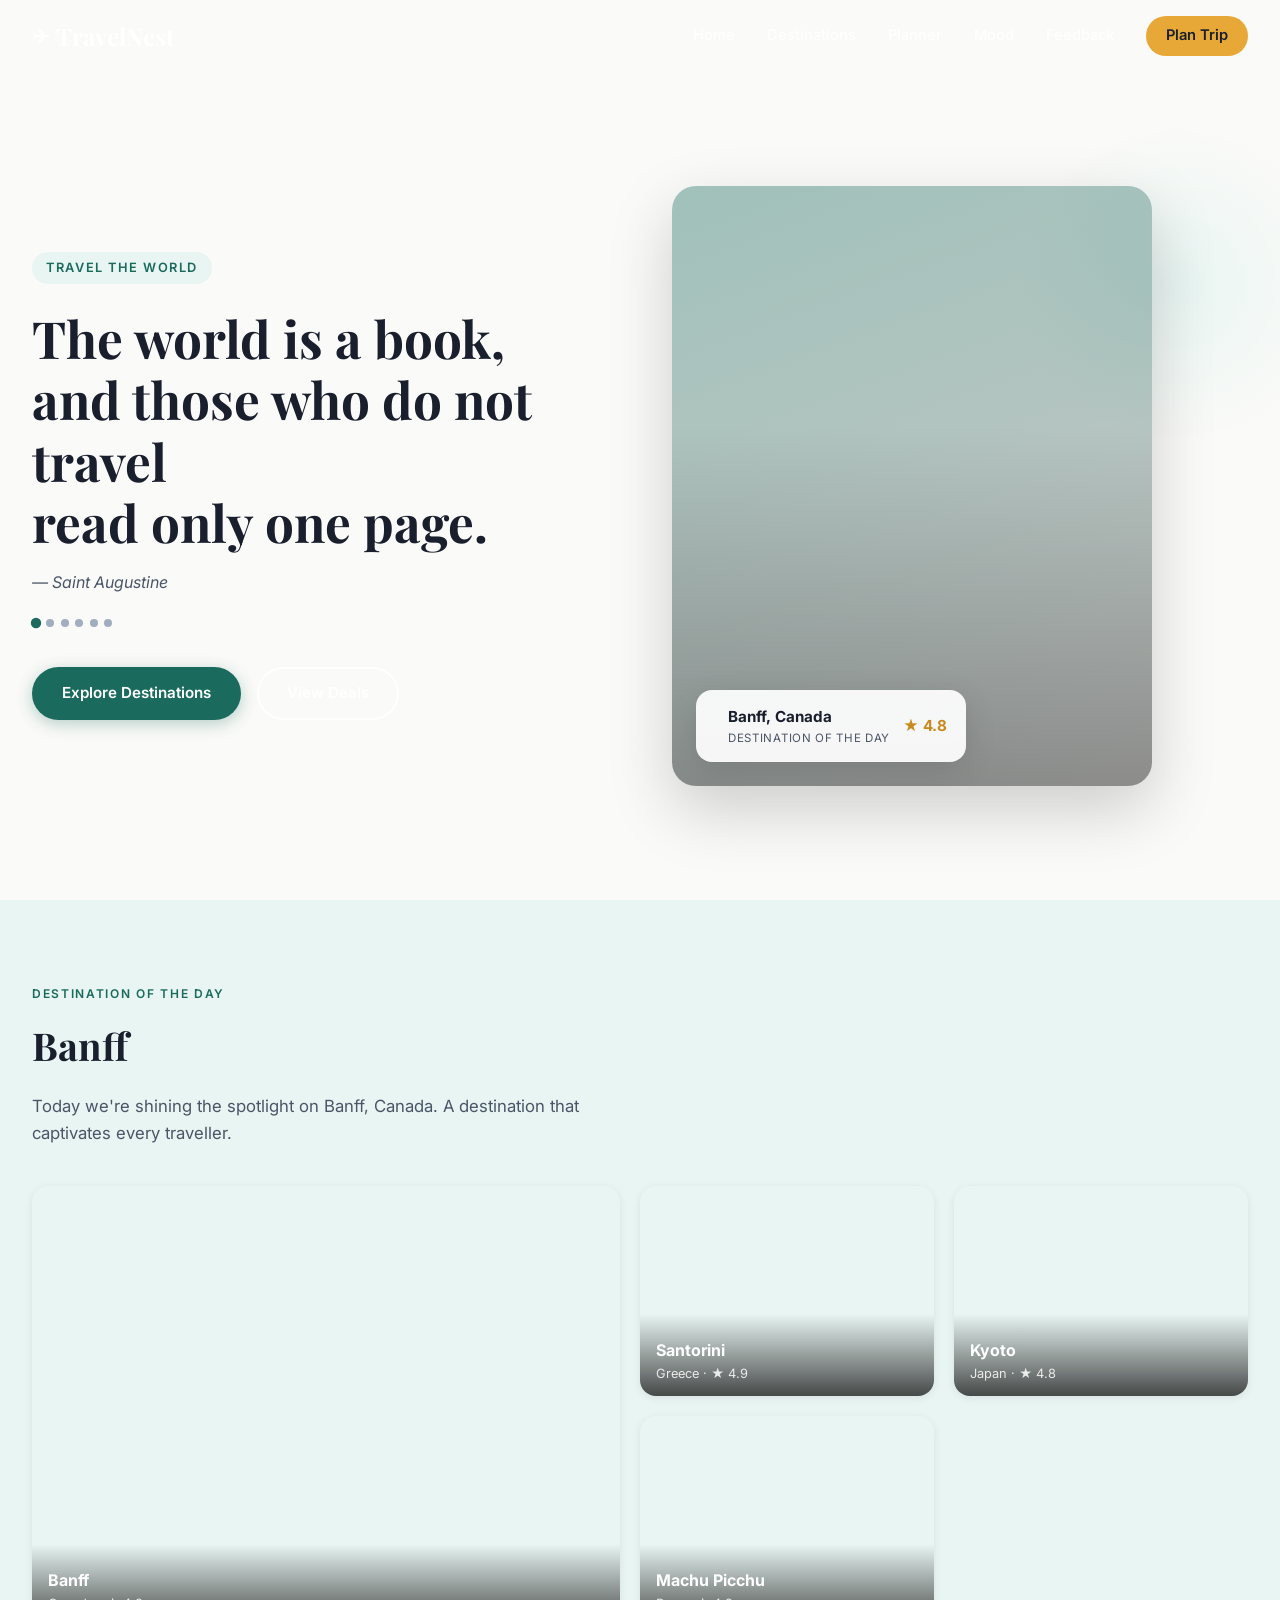
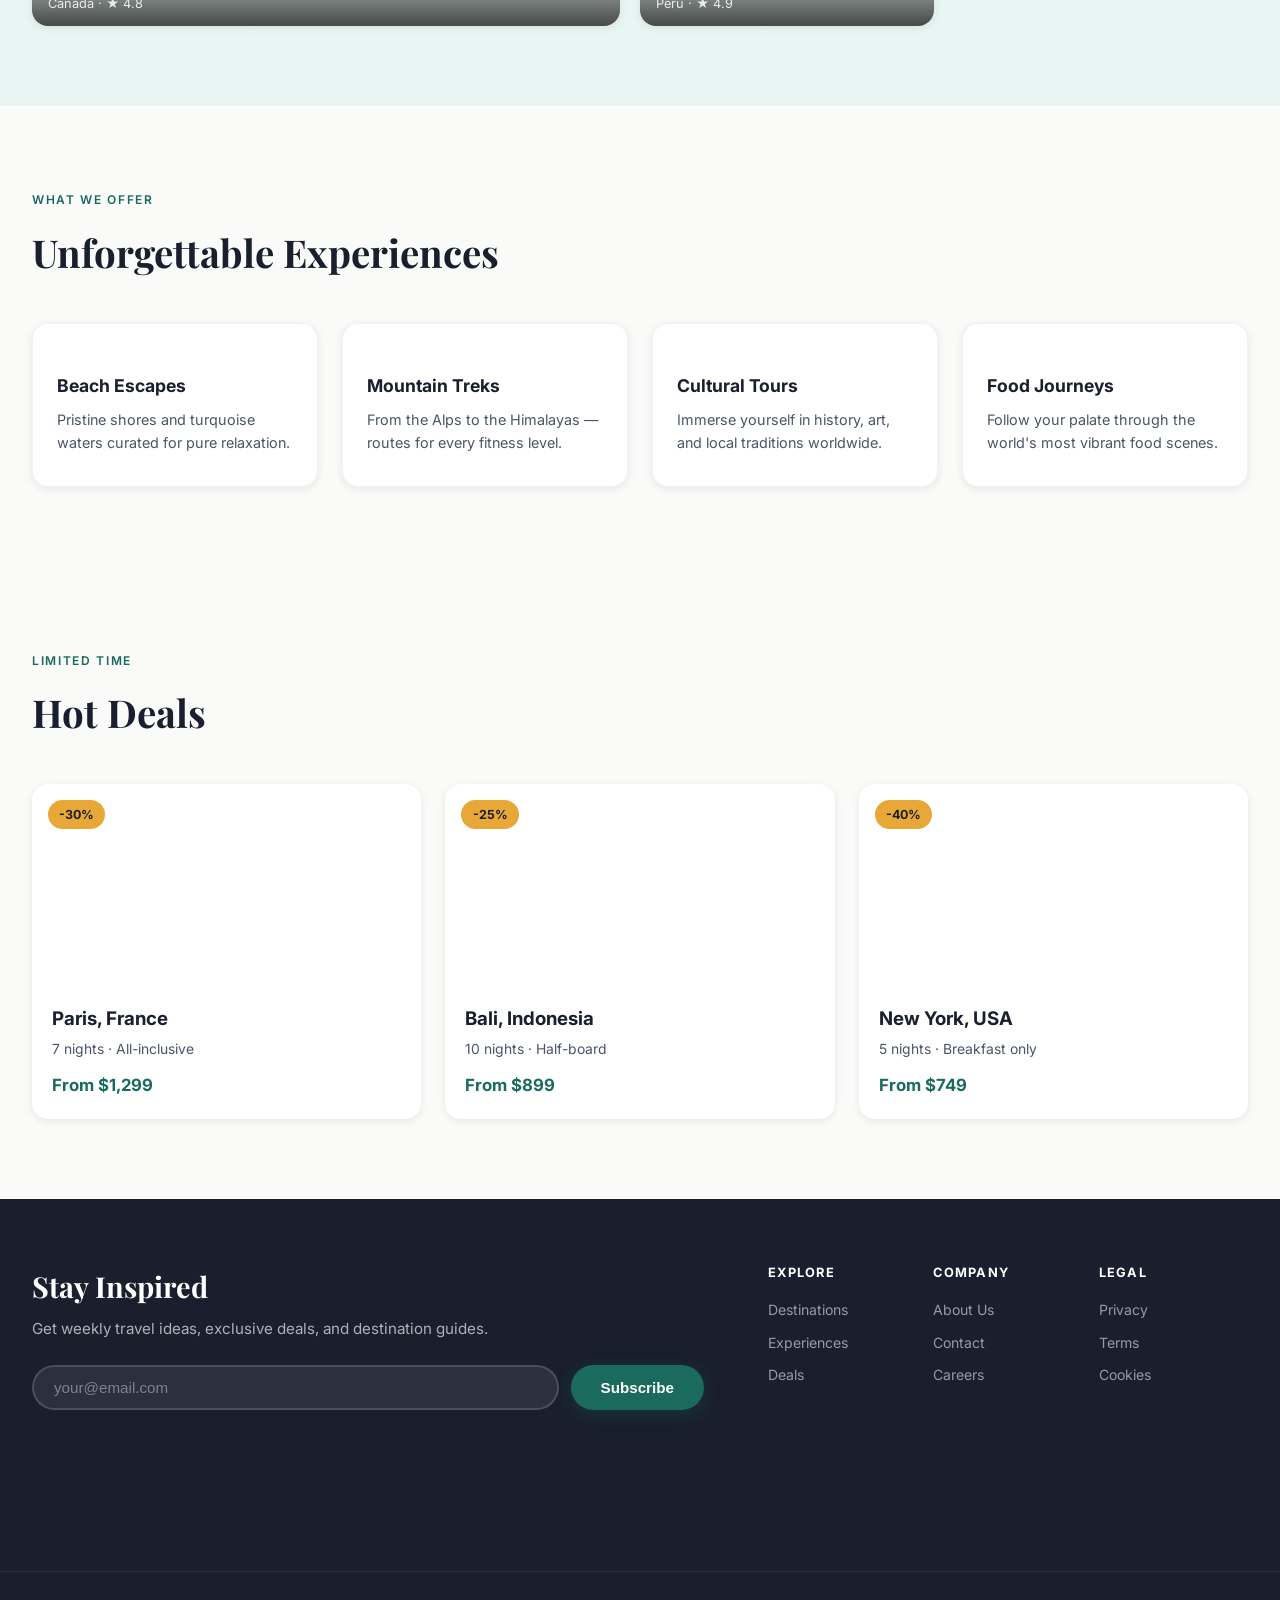
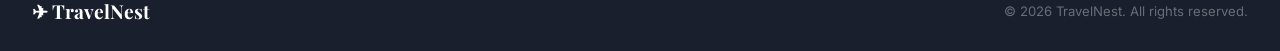
==== commit 3099bc7b: "Add files via upload" ====
--- a/index.html
+++ b/index.html
@@ -59,7 +59,7 @@
         <div class="hero-image" role="img" aria-label="Beautiful travel destination">
           <div class="image-overlay"></div>
           <div class="floating-card">
-            <span class="card-flag">📍</span>
+            <span class="card-flag"></span>
             <div>
               <p class="card-dest" id="dotdDestName">Loading…</p>
               <p class="card-label">Destination of the Day</p>
@@ -91,22 +91,22 @@
         <h2 class="section-title">Unforgettable Experiences</h2>
         <div class="exp-grid">
           <div class="exp-card">
-            <span class="exp-icon">🏖️</span>
+            <span class="exp-icon"></span>
             <h3>Beach Escapes</h3>
             <p>Pristine shores and turquoise waters curated for pure relaxation.</p>
           </div>
           <div class="exp-card">
-            <span class="exp-icon">🏔️</span>
+            <span class="exp-icon"></span>
             <h3>Mountain Treks</h3>
             <p>From the Alps to the Himalayas — routes for every fitness level.</p>
           </div>
           <div class="exp-card">
-            <span class="exp-icon">🏛️</span>
+            <span class="exp-icon"></span>
             <h3>Cultural Tours</h3>
             <p>Immerse yourself in history, art, and local traditions worldwide.</p>
           </div>
           <div class="exp-card">
-            <span class="exp-icon">🍜</span>
+            <span class="exp-icon"></span>
             <h3>Food Journeys</h3>
             <p>Follow your palate through the world's most vibrant food scenes.</p>
           </div>
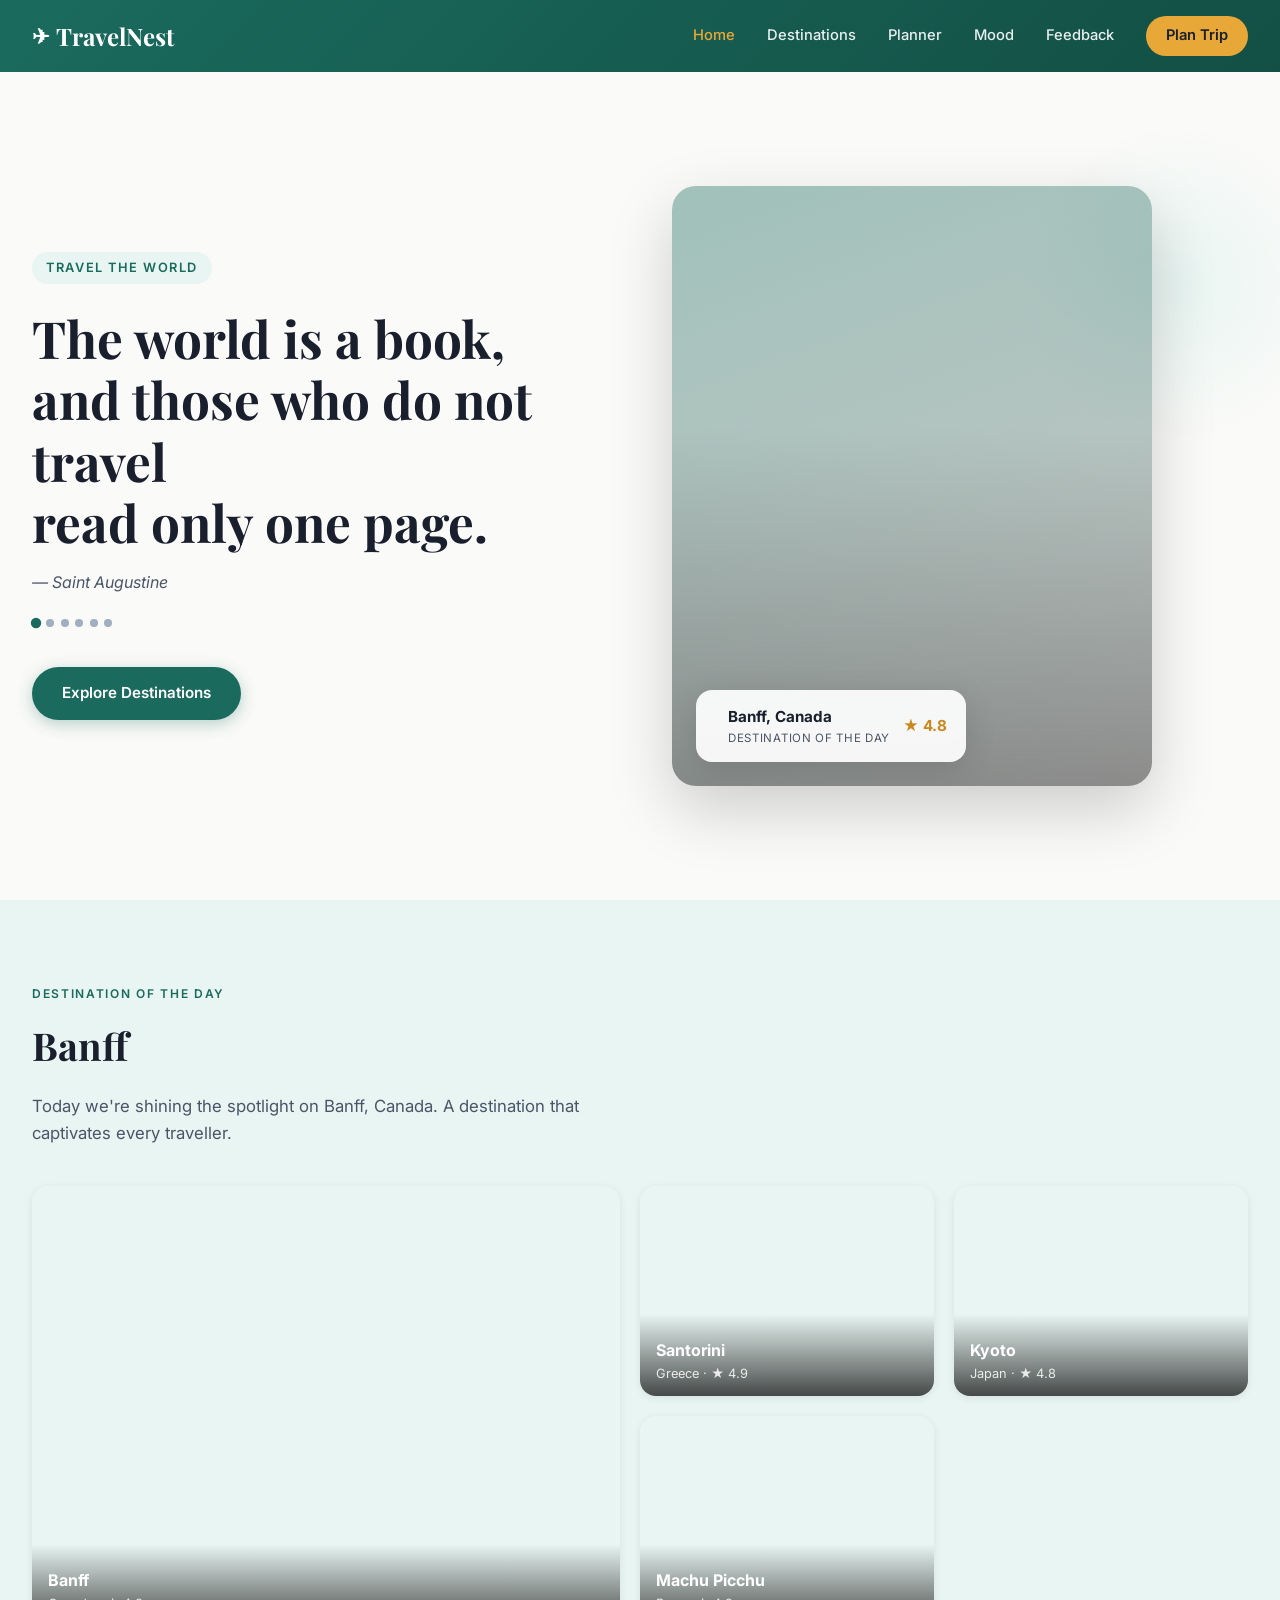
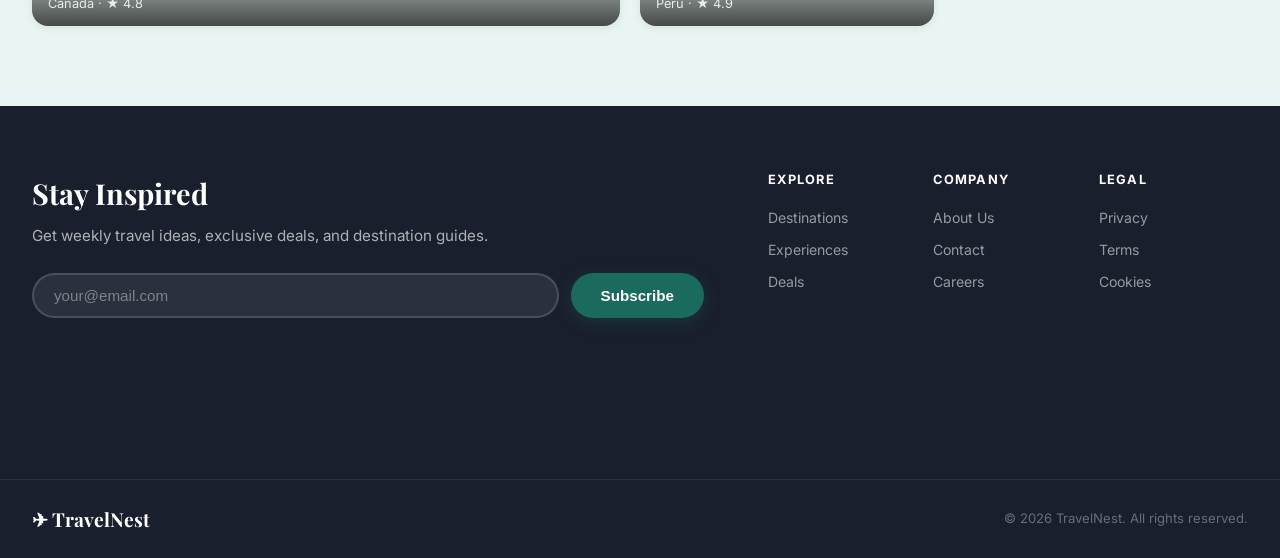
==== commit 84c4e2cc: "Add files via upload" ====
--- a/index.html
+++ b/index.html
@@ -5,9 +5,9 @@
   <meta name="viewport" content="width=device-width, initial-scale=1.0" />
   <meta name="description" content="TravelNest – Discover your next adventure" />
   <meta name="theme-color" content="#1a6b5e" />
-  <title>TravelNest – Find Your Next Adventure</title>
-  <link rel="stylesheet" href="style.css" />
-  <link rel="manifest" href="manifest.json" />
+  <title>TravelNest - Find Your Next Adventure</title>
+  <link rel="stylesheet" href="css/common.css" />
+  <link rel="stylesheet" href="css/index.css" />
   <link rel="preconnect" href="https://fonts.googleapis.com" />
   <link rel="preconnect" href="https://fonts.gstatic.com" crossorigin />
   <link href="https://fonts.googleapis.com/css2?family=Playfair+Display:wght@400;700&family=Inter:wght@300;400;500;600&display=swap" rel="stylesheet" />
@@ -51,7 +51,6 @@
         <div class="quote-dots" id="quoteDots" aria-hidden="true"></div>
         <div class="hero-actions">
           <a href="#destinations" class="btn btn-primary">Explore Destinations</a>
-          <a href="#deals" class="btn btn-outline">View Deals</a>
         </div>
       </div>
 
@@ -84,72 +83,7 @@
       </div>
     </section>
 
-    <!-- EXPERIENCES STRIP -->
-    <section class="experiences" id="experiences">
-      <div class="section-container">
-        <span class="section-eyebrow">What We Offer</span>
-        <h2 class="section-title">Unforgettable Experiences</h2>
-        <div class="exp-grid">
-          <div class="exp-card">
-            <span class="exp-icon"></span>
-            <h3>Beach Escapes</h3>
-            <p>Pristine shores and turquoise waters curated for pure relaxation.</p>
-          </div>
-          <div class="exp-card">
-            <span class="exp-icon"></span>
-            <h3>Mountain Treks</h3>
-            <p>From the Alps to the Himalayas — routes for every fitness level.</p>
-          </div>
-          <div class="exp-card">
-            <span class="exp-icon"></span>
-            <h3>Cultural Tours</h3>
-            <p>Immerse yourself in history, art, and local traditions worldwide.</p>
-          </div>
-          <div class="exp-card">
-            <span class="exp-icon"></span>
-            <h3>Food Journeys</h3>
-            <p>Follow your palate through the world's most vibrant food scenes.</p>
-          </div>
-        </div>
-      </div>
-    </section>
 
-    <!-- DEALS -->
-    <section class="deals" id="deals">
-      <div class="section-container">
-        <span class="section-eyebrow">Limited Time</span>
-        <h2 class="section-title">Hot Deals</h2>
-        <div class="deals-grid">
-          <article class="deal-card">
-            <div class="deal-badge">-30%</div>
-            <div class="deal-image deal-image--paris"></div>
-            <div class="deal-body">
-              <h3>Paris, France</h3>
-              <p>7 nights · All-inclusive</p>
-              <span class="deal-price">From $1,299</span>
-            </div>
-          </article>
-          <article class="deal-card">
-            <div class="deal-badge">-25%</div>
-            <div class="deal-image deal-image--bali"></div>
-            <div class="deal-body">
-              <h3>Bali, Indonesia</h3>
-              <p>10 nights · Half-board</p>
-              <span class="deal-price">From $899</span>
-            </div>
-          </article>
-          <article class="deal-card">
-            <div class="deal-badge">-40%</div>
-            <div class="deal-image deal-image--nyc"></div>
-            <div class="deal-body">
-              <h3>New York, USA</h3>
-              <p>5 nights · Breakfast only</p>
-              <span class="deal-price">From $749</span>
-            </div>
-          </article>
-        </div>
-      </div>
-    </section>
   </main>
 
   <!-- FOOTER / NEWSLETTER -->
@@ -204,6 +138,7 @@
     </div>
   </footer>
 
-  <script src="js/app.js"></script>
+  <script src="js/nav.js"></script>
+  <script src="js/index.js"></script>
 </body>
 </html>
--- a/css/common.css
+++ b/css/common.css
@@ -0,0 +1,591 @@
+*, *::before, *::after { box-sizing: border-box; margin: 0; padding: 0; }
+
+:root {
+  --teal:        #1a6b5e;
+  --teal-dark:   #134f44;
+  --teal-light:  #e8f5f2;
+  --gold:        #e8a838;
+  --gold-dark:   #c8891e;
+  --text-dark:   #1a1f2e;
+  --text-mid:    #4a5568;
+  --text-light:  #a0aec0;
+  --bg:          #fafaf8;
+  --white:       #ffffff;
+  --radius-sm:   8px;
+  --radius-md:   16px;
+  --radius-lg:   24px;
+  --shadow-sm:   0 2px 8px rgba(0,0,0,.08);
+  --shadow-md:   0 8px 32px rgba(0,0,0,.12);
+  --shadow-lg:   0 24px 64px rgba(0,0,0,.18);
+  --transition:  .3s cubic-bezier(.4,0,.2,1);
+  --nav-h:       72px;
+}
+
+html { scroll-behavior: smooth; }
+
+body {
+  font-family: 'Inter', sans-serif;
+  background: var(--bg);
+  color: var(--text-dark);
+  line-height: 1.6;
+  overflow-x: hidden;
+}
+
+img { display: block; max-width: 100%; }
+
+a { text-decoration: none; color: inherit; }
+
+.btn {
+  display: inline-flex;
+  align-items: center;
+  gap: .5rem;
+  padding: .75rem 1.75rem;
+  border-radius: 50px;
+  font-size: .95rem;
+  font-weight: 600;
+  cursor: pointer;
+  border: 2px solid transparent;
+  transition: transform var(--transition), box-shadow var(--transition), background var(--transition), color var(--transition);
+}
+
+.btn:hover  { transform: translateY(-2px); }
+.btn:active { transform: translateY(0); }
+
+.btn-primary {
+  background: var(--teal);
+  color: var(--white);
+  box-shadow: 0 4px 16px rgba(26,107,94,.3);
+}
+.btn-primary:hover { background: var(--teal-dark); box-shadow: 0 8px 24px rgba(26,107,94,.4); }
+
+.btn-outline {
+  border-color: var(--white);
+  color: var(--white);
+  background: transparent;
+}
+.btn-outline:hover { background: rgba(255,255,255,.15); }
+
+.navbar {
+  position: fixed;
+  top: 0; left: 0; right: 0;
+  height: var(--nav-h);
+  z-index: 1000;
+  transition: background var(--transition), box-shadow var(--transition);
+  background: linear-gradient(135deg, var(--teal) 0%, var(--teal-dark) 100%);
+}
+
+.navbar.scrolled {
+  background: rgba(255,255,255,.95);
+  backdrop-filter: blur(12px);
+  box-shadow: var(--shadow-sm);
+}
+
+.navbar.scrolled .nav-links a { color: var(--text-dark); }
+.navbar.scrolled .nav-links a:hover { color: var(--teal); }
+.navbar.scrolled .nav-logo { color: var(--teal); }
+.navbar.scrolled .bar { background: var(--text-dark); }
+.navbar.scrolled .nav-cta { background: var(--teal) !important; color: var(--white) !important; }
+
+.nav-container {
+  max-width: 1280px;
+  margin: auto;
+  padding: 0 2rem;
+  height: 100%;
+  display: flex;
+  align-items: center;
+  justify-content: space-between;
+}
+
+.nav-logo {
+  font-family: 'Playfair Display', serif;
+  font-size: 1.5rem;
+  font-weight: 700;
+  color: var(--white);
+  display: flex;
+  align-items: center;
+  gap: .4rem;
+  transition: color var(--transition);
+}
+
+.logo-icon { font-size: 1.3rem; }
+
+.nav-links {
+  display: flex;
+  align-items: center;
+  gap: 2rem;
+}
+
+.nav-links a {
+  color: rgba(255,255,255,.9);
+  font-size: .92rem;
+  font-weight: 500;
+  transition: color var(--transition);
+  position: relative;
+}
+
+.nav-links a::after {
+  content: '';
+  position: absolute;
+  bottom: -3px; left: 0;
+  width: 0; height: 2px;
+  background: var(--gold);
+  transition: width var(--transition);
+}
+
+.nav-links a:hover::after,
+.nav-links a:focus-visible::after { width: 100%; }
+
+.nav-links a:hover { color: var(--white); }
+
+.nav-cta {
+  background: var(--gold) !important;
+  color: var(--text-dark) !important;
+  padding: .5rem 1.25rem;
+  border-radius: 50px;
+  font-weight: 600 !important;
+  transition: background var(--transition), transform var(--transition) !important;
+}
+.nav-cta:hover { background: var(--gold-dark) !important; }
+.nav-cta::after { display: none !important; }
+
+.hamburger {
+  display: none;
+  flex-direction: column;
+  gap: 5px;
+  background: none;
+  border: none;
+  cursor: pointer;
+  padding: .5rem;
+}
+
+.bar {
+  display: block;
+  width: 24px; height: 2px;
+  background: var(--white);
+  border-radius: 2px;
+  transition: transform var(--transition), opacity var(--transition);
+}
+
+.hamburger.open .bar:nth-child(1) { transform: translateY(7px) rotate(45deg); }
+.hamburger.open .bar:nth-child(2) { opacity: 0; }
+.hamburger.open .bar:nth-child(3) { transform: translateY(-7px) rotate(-45deg); }
+
+.section-container {
+  max-width: 1280px;
+  margin: auto;
+  padding: 5rem 2rem;
+}
+
+.section-eyebrow {
+  display: inline-block;
+  font-size: .75rem;
+  font-weight: 600;
+  letter-spacing: .14em;
+  text-transform: uppercase;
+  color: var(--teal);
+  margin-bottom: .75rem;
+}
+
+.section-title {
+  font-family: 'Playfair Display', serif;
+  font-size: clamp(1.8rem, 3vw, 2.6rem);
+  font-weight: 700;
+  margin-bottom: 1rem;
+}
+
+.section-sub {
+  color: var(--text-mid);
+  font-size: 1.05rem;
+  max-width: 560px;
+  margin-bottom: 2.5rem;
+}
+
+.footer {
+  background: var(--text-dark);
+  color: rgba(255,255,255,.8);
+}
+
+.footer-top {
+  max-width: 1280px;
+  margin: auto;
+  padding: 4rem 2rem;
+  display: grid;
+  grid-template-columns: 1.4fr 1fr;
+  gap: 4rem;
+  align-items: start;
+}
+
+.newsletter h2 {
+  font-family: 'Playfair Display', serif;
+  font-size: 1.8rem;
+  font-weight: 700;
+  color: var(--white);
+  margin-bottom: .5rem;
+}
+
+.newsletter p { font-size: .95rem; margin-bottom: 1.5rem; color: rgba(255,255,255,.65); }
+
+.newsletter-input-wrap {
+  display: flex;
+  gap: .75rem;
+  flex-wrap: wrap;
+}
+
+.newsletter-input-wrap input {
+  flex: 1;
+  min-width: 200px;
+  padding: .75rem 1.25rem;
+  border-radius: 50px;
+  border: 2px solid rgba(255,255,255,.15);
+  background: rgba(255,255,255,.08);
+  color: var(--white);
+  font-size: .95rem;
+  outline: none;
+  transition: border-color var(--transition);
+}
+
+.newsletter-input-wrap input::placeholder { color: rgba(255,255,255,.4); }
+.newsletter-input-wrap input:focus { border-color: var(--teal); }
+
+.newsletter-msg {
+  margin-top: .75rem;
+  font-size: .85rem;
+  min-height: 1.2rem;
+  color: var(--gold);
+}
+
+.newsletter-msg.success { color: #6fcf97; }
+.newsletter-msg.error   { color: #eb5757; }
+
+.newsletter-count {
+  margin-top: .4rem;
+  font-size: .8rem;
+  color: rgba(255,255,255,.4);
+  min-height: 1.1rem;
+}
+
+.footer-links {
+  display: grid;
+  grid-template-columns: repeat(3, 1fr);
+  gap: 1rem;
+}
+
+.footer-col h4 {
+  color: var(--white);
+  font-size: .8rem;
+  font-weight: 700;
+  letter-spacing: .1em;
+  text-transform: uppercase;
+  margin-bottom: 1rem;
+}
+
+.footer-col a {
+  display: block;
+  font-size: .88rem;
+  color: rgba(255,255,255,.55);
+  margin-bottom: .6rem;
+  transition: color var(--transition);
+}
+
+.footer-col a:hover { color: var(--white); }
+
+.footer-bottom {
+  border-top: 1px solid rgba(255,255,255,.08);
+  max-width: 1280px;
+  margin: 0 auto;
+  padding: 1.5rem 2rem;
+  display: flex;
+  align-items: center;
+  justify-content: space-between;
+  flex-wrap: wrap;
+  gap: .75rem;
+}
+
+.footer-logo {
+  font-family: 'Playfair Display', serif;
+  font-size: 1.2rem;
+  font-weight: 700;
+  color: var(--white);
+}
+
+.footer-copy { font-size: .82rem; color: rgba(255,255,255,.35); }
+
+.footer-simple {
+  background: var(--text-dark);
+  color: rgba(255,255,255,.45);
+  text-align: center;
+  padding: 1.5rem 2rem;
+  font-size: .82rem;
+  margin-top: 4rem;
+}
+.footer-simple a { color: rgba(255,255,255,.6); transition: color var(--transition); }
+.footer-simple a:hover { color: var(--white); }
+
+.page-header {
+  background: linear-gradient(135deg, var(--teal) 0%, var(--teal-dark) 100%);
+  padding: calc(var(--nav-h) + 3.5rem) 2rem 3.5rem;
+  text-align: center;
+  color: var(--white);
+  position: relative;
+  overflow: hidden;
+}
+.page-header::before {
+  content: '';
+  position: absolute;
+  inset: 0;
+  background: url("data:image/svg+xml,%3Csvg width='60' height='60' viewBox='0 0 60 60' xmlns='http://www.w3.org/2000/svg'%3E%3Cg fill='none' fill-rule='evenodd'%3E%3Cg fill='%23ffffff' fill-opacity='0.04'%3E%3Cpath d='M36 34v-4h-2v4h-4v2h4v4h2v-4h4v-2h-4zm0-30V0h-2v4h-4v2h4v4h2V6h4V4h-4zM6 34v-4H4v4H0v2h4v4h2v-4h4v-2H6zM6 4V0H4v4H0v2h4v4h2V6h4V4H6z'/%3E%3C/g%3E%3C/g%3E%3C/svg%3E");
+}
+.page-header::after {
+  content: '';
+  position: absolute;
+  bottom: -1px; left: 0; right: 0;
+  height: 48px;
+  background: var(--bg);
+  clip-path: ellipse(55% 100% at 50% 100%);
+}
+.page-header h1 {
+  font-family: 'Playfair Display', serif;
+  font-size: clamp(2rem, 4vw, 3rem);
+  font-weight: 700;
+  margin-bottom: .75rem;
+  position: relative;
+}
+.page-header p {
+  font-size: 1.05rem;
+  opacity: .85;
+  max-width: 560px;
+  margin: 0 auto;
+  position: relative;
+}
+.page-header .header-eyebrow {
+  display: inline-block;
+  font-size: .75rem;
+  font-weight: 600;
+  letter-spacing: .14em;
+  text-transform: uppercase;
+  background: rgba(255,255,255,.15);
+  padding: .35rem .9rem;
+  border-radius: 50px;
+  margin-bottom: 1rem;
+  position: relative;
+}
+
+.filter-bar {
+  display: flex;
+  gap: 1rem;
+  flex-wrap: wrap;
+  align-items: center;
+  margin-bottom: 2.5rem;
+  background: var(--white);
+  border-radius: var(--radius-md);
+  padding: 1.25rem 1.5rem;
+  box-shadow: var(--shadow-sm);
+}
+.filter-search {
+  flex: 1;
+  min-width: 200px;
+  display: flex;
+  align-items: center;
+  gap: .5rem;
+  background: var(--bg);
+  border: 2px solid rgba(0,0,0,.08);
+  border-radius: 50px;
+  padding: .6rem 1rem;
+  transition: border-color var(--transition);
+}
+.filter-search:focus-within { border-color: var(--teal); }
+.filter-search input {
+  border: none;
+  background: none;
+  outline: none;
+  font-size: .95rem;
+  color: var(--text-dark);
+  width: 100%;
+  font-family: inherit;
+}
+.filter-search input::placeholder { color: var(--text-light); }
+.filter-search .search-icon { color: var(--text-light); flex-shrink: 0; }
+
+.filter-select {
+  padding: .65rem 2.5rem .65rem 1.25rem;
+  border: 2px solid rgba(0,0,0,.08);
+  border-radius: 50px;
+  font-size: .9rem;
+  color: var(--text-dark);
+  background-color: var(--bg);
+  background-image: url("data:image/svg+xml,%3Csvg xmlns='http://www.w3.org/2000/svg' width='12' height='8' fill='none' viewBox='0 0 12 8'%3E%3Cpath stroke='%234a5568' stroke-width='1.5' stroke-linecap='round' stroke-linejoin='round' d='M1 1l5 5 5-5'/%3E%3C/svg%3E");
+  background-repeat: no-repeat;
+  background-position: right 1rem center;
+  cursor: pointer;
+  outline: none;
+  appearance: none;
+  font-family: inherit;
+  transition: border-color var(--transition);
+}
+.filter-select:focus { border-color: var(--teal); }
+
+.filter-count {
+  font-size: .85rem;
+  color: var(--text-mid);
+  margin-left: auto;
+  white-space: nowrap;
+}
+
+.modal-backdrop {
+  position: fixed;
+  inset: 0;
+  background: rgba(0,0,0,.55);
+  backdrop-filter: blur(4px);
+  z-index: 2000;
+  display: flex;
+  align-items: center;
+  justify-content: center;
+  padding: 1rem;
+  opacity: 0;
+  pointer-events: none;
+  transition: opacity var(--transition);
+}
+.modal-backdrop.open { opacity: 1; pointer-events: all; }
+
+.modal {
+  background: var(--white);
+  border-radius: var(--radius-lg);
+  max-width: 780px;
+  width: 100%;
+  max-height: 90vh;
+  overflow-y: auto;
+  box-shadow: var(--shadow-lg);
+  transform: translateY(20px) scale(.97);
+  transition: transform var(--transition);
+  scrollbar-width: thin;
+}
+.modal-backdrop.open .modal { transform: translateY(0) scale(1); }
+
+.modal-header {
+  position: sticky;
+  top: 0;
+  background: var(--white);
+  z-index: 1;
+  display: flex;
+  align-items: center;
+  justify-content: space-between;
+  padding: 1.5rem 2rem 1rem;
+  border-bottom: 1px solid rgba(0,0,0,.07);
+}
+.modal-header h2 {
+  font-family: 'Playfair Display', serif;
+  font-size: 1.5rem;
+  font-weight: 700;
+}
+.modal-close {
+  background: var(--bg);
+  border: none;
+  width: 36px; height: 36px;
+  border-radius: 50%;
+  font-size: 1.1rem;
+  cursor: pointer;
+  display: flex;
+  align-items: center;
+  justify-content: center;
+  transition: background var(--transition), transform var(--transition);
+  color: var(--text-dark);
+  flex-shrink: 0;
+}
+.modal-close:hover { background: rgba(0,0,0,.1); transform: rotate(90deg); }
+
+.modal-hero-img {
+  width: 100%;
+  height: 260px;
+  background-size: cover;
+  background-position: center;
+}
+.modal-body { padding: 1.5rem 2rem 2rem; }
+
+.form-group { margin-bottom: 1.25rem; }
+.form-group label {
+  display: block;
+  font-size: .85rem;
+  font-weight: 600;
+  color: var(--text-dark);
+  margin-bottom: .45rem;
+}
+.form-group input,
+.form-group select,
+.form-group textarea {
+  width: 100%;
+  padding: .7rem 1rem;
+  border: 2px solid rgba(0,0,0,.1);
+  border-radius: var(--radius-sm);
+  font-size: .95rem;
+  font-family: inherit;
+  color: var(--text-dark);
+  background: var(--bg);
+  outline: none;
+  transition: border-color var(--transition);
+}
+.form-group input:focus,
+.form-group select:focus,
+.form-group textarea:focus { border-color: var(--teal); }
+
+@keyframes floatUp {
+  from { opacity: 0; transform: translateY(20px); }
+  to   { opacity: 1; transform: translateY(0); }
+}
+
+@keyframes fadeIn {
+  from { opacity: 0; transform: translateY(8px); }
+  to { opacity: 1; transform: none; }
+}
+
+@keyframes popIn {
+  0%   { opacity: 0; transform: scale(.93) rotate(-1deg); }
+  60%  { transform: scale(1.02) rotate(.5deg); }
+  100% { opacity: 1; transform: scale(1) rotate(0); }
+}
+
+@keyframes waveBar {
+  0%, 100% { transform: scaleY(1); }
+  50%       { transform: scaleY(2.2); }
+}
+
+.nav-links a.nav-active { color: var(--gold) !important; }
+.navbar.scrolled .nav-links a.nav-active { color: var(--teal) !important; }
+
+@media (max-width: 1024px) {
+}
+
+@media (max-width: 768px) {
+  :root { --nav-h: 64px; }
+
+  .hamburger { display: flex; }
+
+  .nav-links {
+    position: fixed;
+    top: var(--nav-h); left: 0; right: 0;
+    background: var(--white);
+    flex-direction: column;
+    align-items: flex-start;
+    padding: 1.5rem 2rem;
+    gap: 1.25rem;
+    box-shadow: var(--shadow-md);
+    transform: translateY(-110%);
+    opacity: 0;
+    transition: transform var(--transition), opacity var(--transition);
+    pointer-events: none;
+    z-index: 999;
+  }
+
+  .nav-links.open {
+    transform: translateY(0);
+    opacity: 1;
+    pointer-events: all;
+  }
+
+  .nav-links a { color: var(--text-dark); font-size: 1rem; }
+  .nav-links a:hover { color: var(--teal); }
+  .nav-cta { background: var(--teal) !important; color: var(--white) !important; padding: .6rem 1.5rem !important; }
+}
+
+@media (max-width: 480px) {
+  .btn { width: 100%; justify-content: center; }
+}
--- a/css/index.css
+++ b/css/index.css
@@ -0,0 +1,205 @@
+.hero {
+  min-height: 100vh;
+  display: grid;
+  grid-template-columns: 1fr 1fr;
+  align-items: center;
+  gap: 4rem;
+  padding: calc(var(--nav-h) + 4rem) 2rem 4rem;
+  max-width: 1280px;
+  margin: auto;
+}
+
+.hero-content { max-width: 560px; }
+
+.hero-eyebrow {
+  display: inline-block;
+  font-size: .8rem;
+  font-weight: 600;
+  letter-spacing: .12em;
+  text-transform: uppercase;
+  color: var(--teal);
+  background: var(--teal-light);
+  padding: .35rem .9rem;
+  border-radius: 50px;
+  margin-bottom: 1.5rem;
+}
+
+.hero-heading {
+  font-family: 'Playfair Display', serif;
+  font-size: clamp(2rem, 4vw, 3.2rem);
+  font-weight: 700;
+  line-height: 1.2;
+  color: var(--text-dark);
+  margin-bottom: 1rem;
+  min-height: 4.5em;
+  transition: opacity .4s ease;
+}
+
+.hero-heading.fade { opacity: 0; }
+
+.hero-author {
+  color: var(--text-mid);
+  font-style: italic;
+  font-size: 1rem;
+  margin-bottom: 1.5rem;
+  min-height: 1.5rem;
+}
+
+.quote-dots {
+  display: flex;
+  gap: .4rem;
+  margin-bottom: 2.5rem;
+}
+
+.qdot {
+  width: 8px; height: 8px;
+  border-radius: 50%;
+  background: var(--text-light);
+  cursor: pointer;
+  transition: background var(--transition), transform var(--transition);
+  border: none;
+}
+.qdot.active { background: var(--teal); transform: scale(1.3); }
+
+.hero-actions { display: flex; gap: 1rem; flex-wrap: wrap; }
+
+/* Hero image side */
+.hero-image-wrap { position: relative; }
+
+.hero-image {
+  aspect-ratio: 4/5;
+  border-radius: var(--radius-lg);
+  overflow: hidden;
+  background:
+    linear-gradient(160deg, rgba(26,107,94,.4) 0%, rgba(0,0,0,.2) 100%),
+    url('https://images.unsplash.com/photo-1506905925346-21bda4d32df4?w=800&q=80') center/cover no-repeat;
+  position: relative;
+  box-shadow: var(--shadow-lg);
+  max-height: 600px;
+}
+
+.image-overlay {
+  position: absolute; inset: 0;
+  background: linear-gradient(to top, rgba(0,0,0,.3) 0%, transparent 60%);
+}
+
+.floating-card {
+  position: absolute;
+  bottom: 1.5rem; left: 1.5rem;
+  background: rgba(255,255,255,.92);
+  backdrop-filter: blur(12px);
+  border-radius: var(--radius-md);
+  padding: .9rem 1.2rem;
+  display: flex;
+  align-items: center;
+  gap: .8rem;
+  box-shadow: var(--shadow-md);
+  max-width: calc(100% - 3rem);
+  animation: floatUp .6s ease both;
+}
+
+.card-flag { font-size: 1.4rem; }
+
+.card-dest {
+  font-weight: 700;
+  font-size: .95rem;
+  color: var(--text-dark);
+}
+
+.card-label {
+  font-size: .72rem;
+  color: var(--text-mid);
+  text-transform: uppercase;
+  letter-spacing: .06em;
+}
+
+.card-temp {
+  margin-left: auto;
+  font-weight: 700;
+  font-size: .95rem;
+  color: var(--gold-dark);
+  white-space: nowrap;
+}
+
+.hero-blob {
+  position: absolute;
+  top: -10%; right: -15%;
+  width: 55%;
+  aspect-ratio: 1;
+  background: radial-gradient(circle, var(--teal-light) 0%, transparent 70%);
+  border-radius: 50%;
+  z-index: -1;
+  pointer-events: none;
+}
+
+.dotd-section { background: var(--teal-light); }
+
+.dotd-grid {
+  display: grid;
+  grid-template-columns: 2fr 1fr 1fr;
+  gap: 1.25rem;
+}
+
+.dotd-card {
+  border-radius: var(--radius-md);
+  overflow: hidden;
+  position: relative;
+  box-shadow: var(--shadow-sm);
+  cursor: pointer;
+  transition: transform var(--transition), box-shadow var(--transition);
+}
+
+.dotd-card:hover { transform: translateY(-4px); box-shadow: var(--shadow-md); }
+
+.dotd-card:first-child { grid-row: span 2; }
+
+.dotd-img {
+  width: 100%;
+  height: 100%;
+  min-height: 200px;
+  object-fit: cover;
+  background-size: cover;
+  background-position: center;
+}
+
+.dotd-card:first-child .dotd-img { min-height: 440px; }
+
+.dotd-caption {
+  position: absolute;
+  bottom: 0; left: 0; right: 0;
+  background: linear-gradient(to top, rgba(0,0,0,.7) 0%, transparent 100%);
+  padding: 1.5rem 1rem .75rem;
+  color: var(--white);
+}
+
+.dotd-name { font-weight: 700; font-size: 1rem; }
+.dotd-country { font-size: .8rem; opacity: .85; }
+
+@media (max-width: 1024px) {
+  .dotd-grid { grid-template-columns: 1fr 1fr; }
+  .dotd-card:first-child { grid-row: span 1; }
+  .dotd-card:first-child .dotd-img { min-height: 200px; }
+}
+
+@media (max-width: 768px) {
+  .hero {
+    grid-template-columns: 1fr;
+    gap: 2rem;
+    padding-top: calc(var(--nav-h) + 2rem);
+    text-align: center;
+  }
+
+  .hero-content { max-width: 100%; }
+  .quote-dots { justify-content: center; }
+  .hero-actions { justify-content: center; }
+  .hero-image { max-height: 380px; }
+
+  .exp-grid { grid-template-columns: 1fr; }
+  .deals-grid { grid-template-columns: 1fr; }
+  .destinations-grid { grid-template-columns: 1fr; }
+}
+
+@media (max-width: 480px) {
+  .deals-grid { grid-template-columns: 1fr; }
+  .hero-actions { flex-direction: column; align-items: center; }
+}
